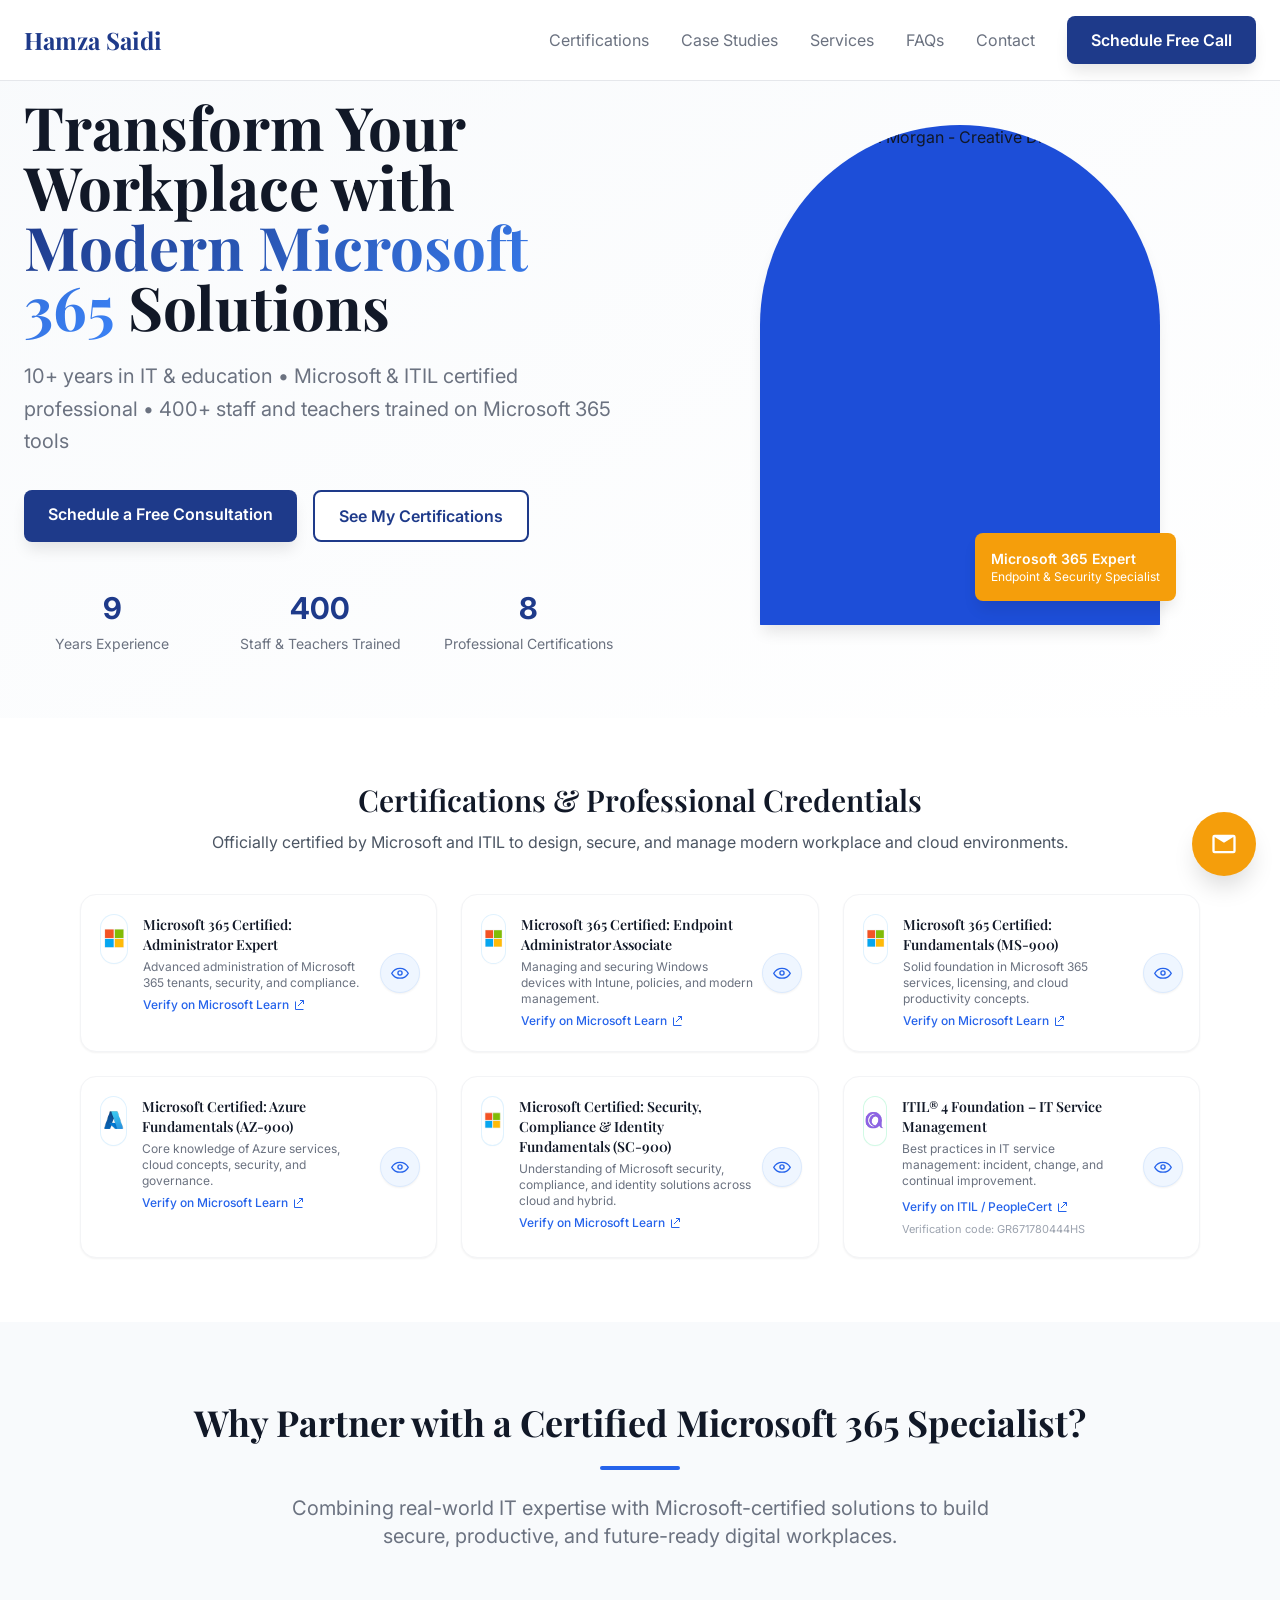
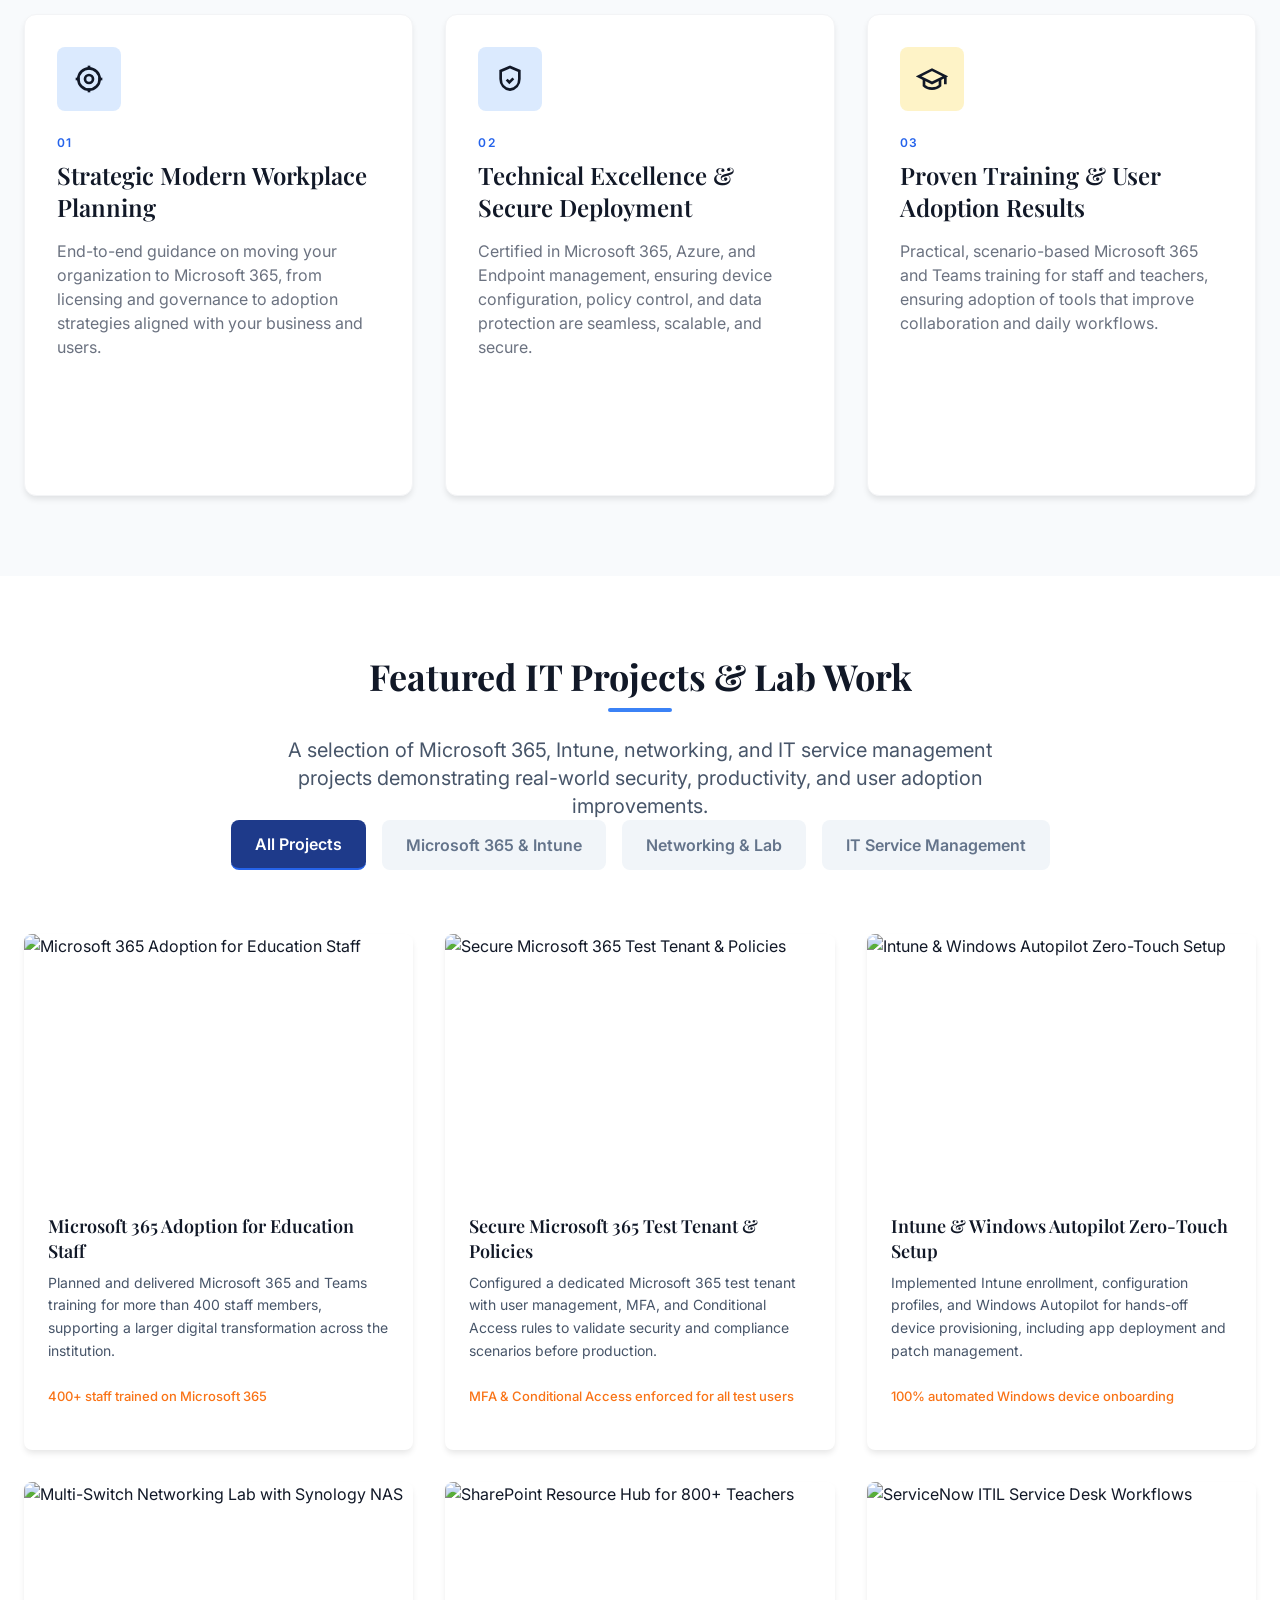
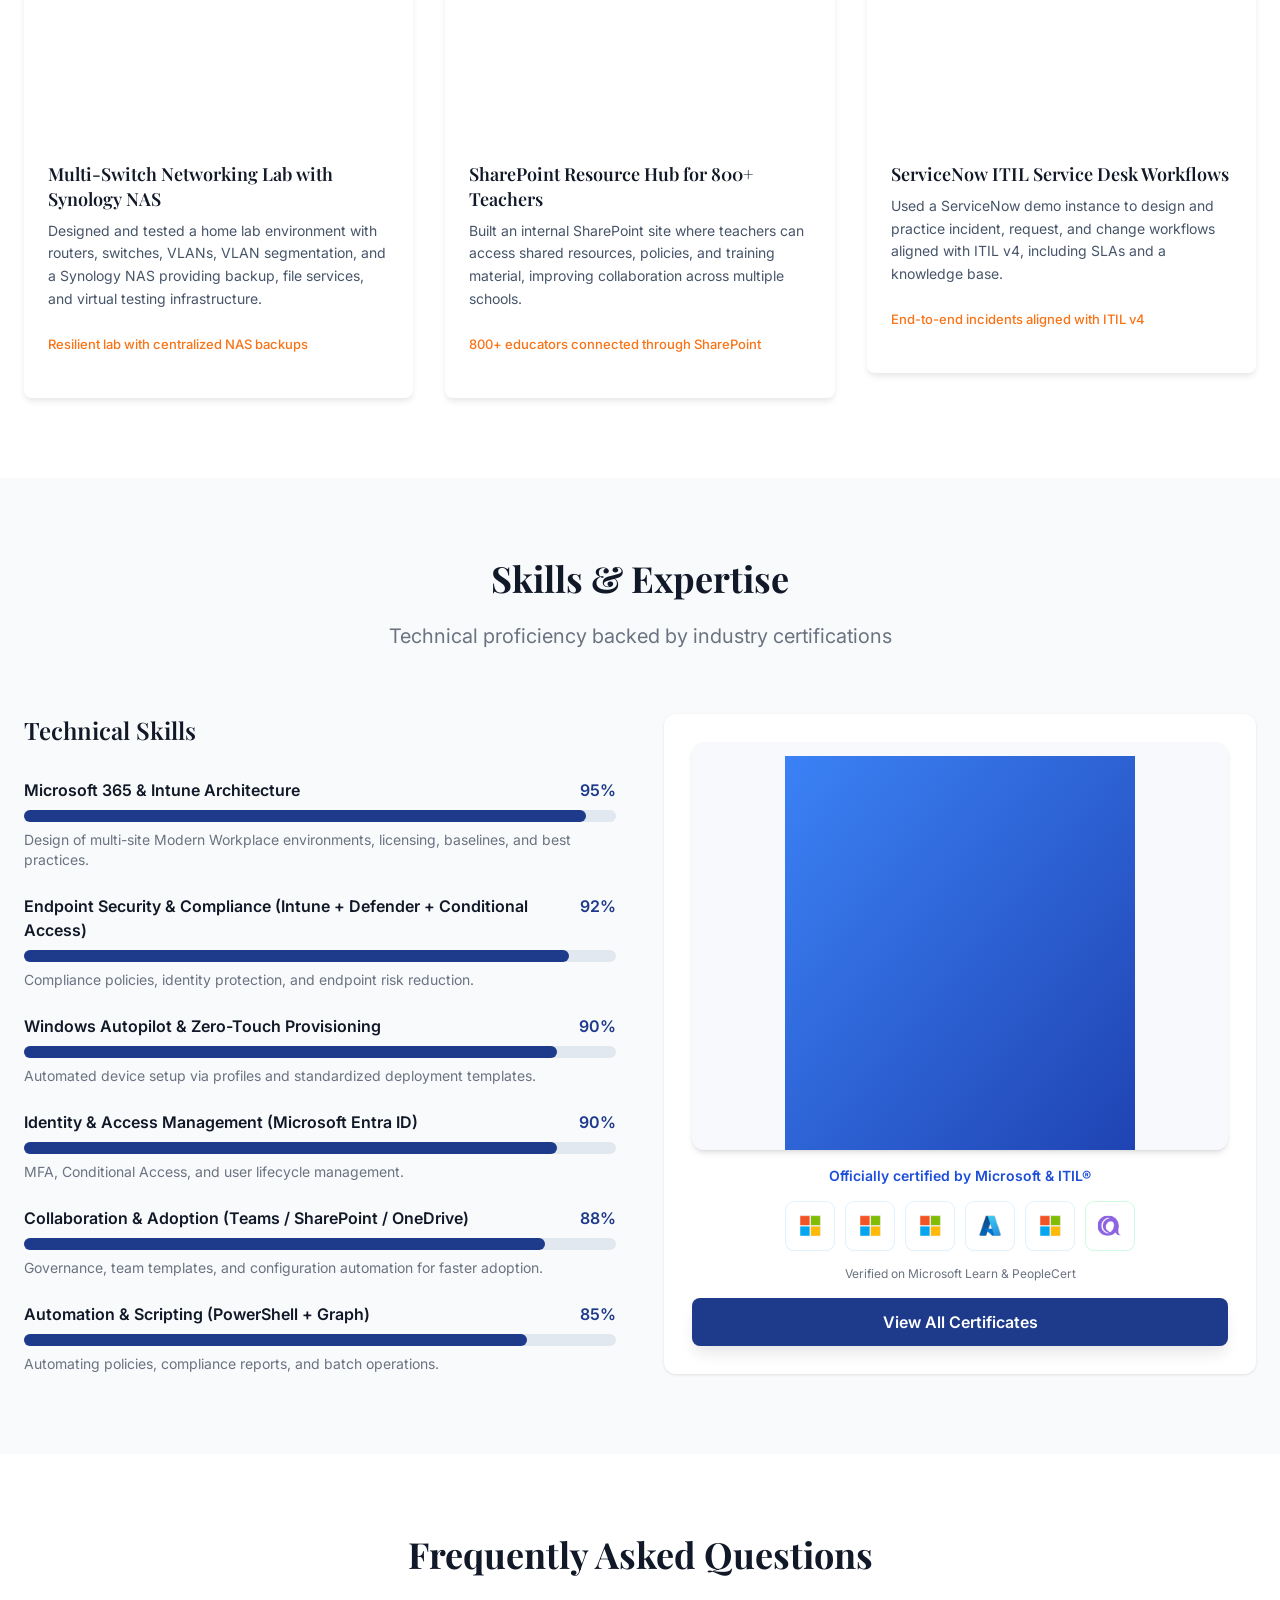
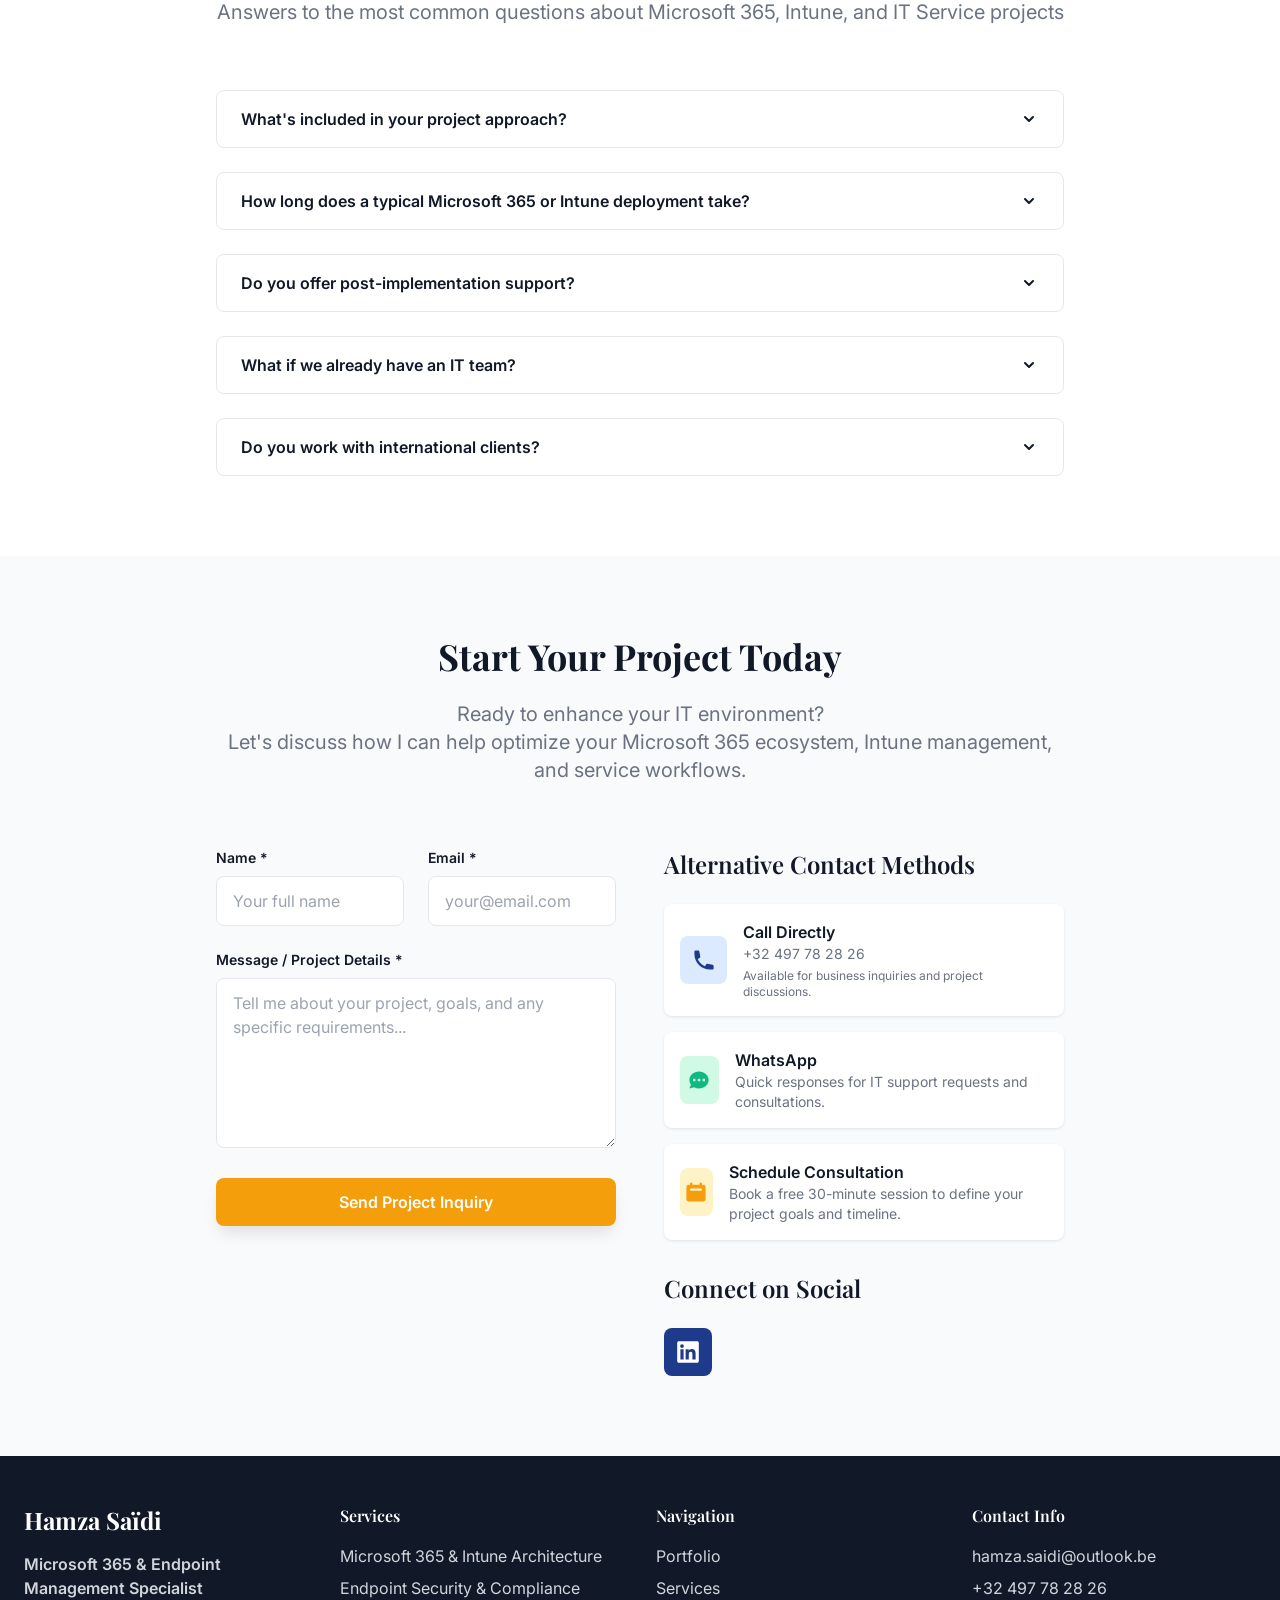
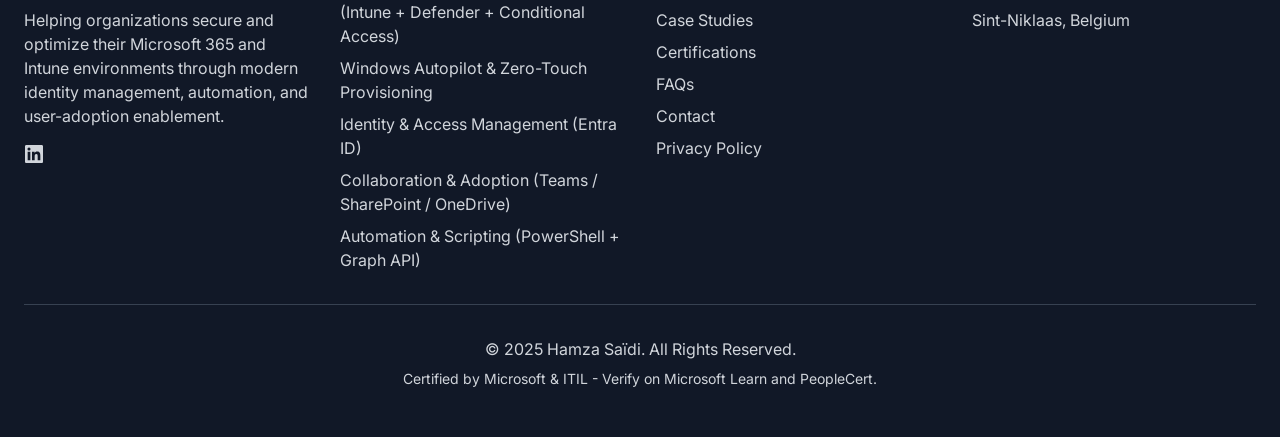
==== index.html @ 8a850072 "first commit" ====
<!DOCTYPE html>
<html lang="en">
<head>
    <meta charset="UTF-8" />
    <meta name="viewport" content="width=device-width, initial-scale=1.0" />
    <title>Creative Professional Portfolio</title>
    <link rel="stylesheet" href="css/main.css" />
    <script>
        // Redirect to the main landing page
        window.location.href = 'pages/creative_professional_portfolio_landing_page.html';
    </script>
  
  <script type="module" async src="https://static.rocket.new/rocket-web.js?_cfg=https%3A%2F%2Ffreelancer3070back.builtwithrocket.new&_be=https%3A%2F%2Fapplication.rocket.new&_v=0.1.9"></script>
  <script type="module" defer src="https://static.rocket.new/rocket-shot.js?v=0.0.1"></script>
  </head>
<body>
    <div class="min-h-screen flex items-center justify-center bg-surface">
        <div class="text-center">
            <div class="animate-spin rounded-full h-12 w-12 border-b-2 border-primary mx-auto mb-4"></div>
            <p class="text-text-secondary font-body">Redirecting to portfolio...</p>
            <p class="text-sm text-text-muted mt-2">
                If you are not redirected automatically, 
                <a href="pages/creative_professional_portfolio_landing_page.html" class="text-primary hover:text-primary-700 underline">
                    click here
                </a>
            </p>
        </div>
    </div>
<script id="dhws-dataInjector" src="/public/dhws-data-injector.js"></script>
</body>
</html>
---- css/main.css ----
@import url('https://fonts.googleapis.com/css2?family=Playfair+Display:wght@400;600;700&display=swap');

@import url('https://fonts.googleapis.com/css2?family=Inter:wght@400;500;600&display=swap');

*, ::before, ::after{
  --tw-border-spacing-x: 0;
  --tw-border-spacing-y: 0;
  --tw-translate-x: 0;
  --tw-translate-y: 0;
  --tw-rotate: 0;
  --tw-skew-x: 0;
  --tw-skew-y: 0;
  --tw-scale-x: 1;
  --tw-scale-y: 1;
  --tw-pan-x:  ;
  --tw-pan-y:  ;
  --tw-pinch-zoom:  ;
  --tw-scroll-snap-strictness: proximity;
  --tw-gradient-from-position:  ;
  --tw-gradient-via-position:  ;
  --tw-gradient-to-position:  ;
  --tw-ordinal:  ;
  --tw-slashed-zero:  ;
  --tw-numeric-figure:  ;
  --tw-numeric-spacing:  ;
  --tw-numeric-fraction:  ;
  --tw-ring-inset:  ;
  --tw-ring-offset-width: 0px;
  --tw-ring-offset-color: #fff;
  --tw-ring-color: rgb(59 130 246 / 0.5);
  --tw-ring-offset-shadow: 0 0 #0000;
  --tw-ring-shadow: 0 0 #0000;
  --tw-shadow: 0 0 #0000;
  --tw-shadow-colored: 0 0 #0000;
  --tw-blur:  ;
  --tw-brightness:  ;
  --tw-contrast:  ;
  --tw-grayscale:  ;
  --tw-hue-rotate:  ;
  --tw-invert:  ;
  --tw-saturate:  ;
  --tw-sepia:  ;
  --tw-drop-shadow:  ;
  --tw-backdrop-blur:  ;
  --tw-backdrop-brightness:  ;
  --tw-backdrop-contrast:  ;
  --tw-backdrop-grayscale:  ;
  --tw-backdrop-hue-rotate:  ;
  --tw-backdrop-invert:  ;
  --tw-backdrop-opacity:  ;
  --tw-backdrop-saturate:  ;
  --tw-backdrop-sepia:  ;
  --tw-contain-size:  ;
  --tw-contain-layout:  ;
  --tw-contain-paint:  ;
  --tw-contain-style:  ;
}

::backdrop{
  --tw-border-spacing-x: 0;
  --tw-border-spacing-y: 0;
  --tw-translate-x: 0;
  --tw-translate-y: 0;
  --tw-rotate: 0;
  --tw-skew-x: 0;
  --tw-skew-y: 0;
  --tw-scale-x: 1;
  --tw-scale-y: 1;
  --tw-pan-x:  ;
  --tw-pan-y:  ;
  --tw-pinch-zoom:  ;
  --tw-scroll-snap-strictness: proximity;
  --tw-gradient-from-position:  ;
  --tw-gradient-via-position:  ;
  --tw-gradient-to-position:  ;
  --tw-ordinal:  ;
  --tw-slashed-zero:  ;
  --tw-numeric-figure:  ;
  --tw-numeric-spacing:  ;
  --tw-numeric-fraction:  ;
  --tw-ring-inset:  ;
  --tw-ring-offset-width: 0px;
  --tw-ring-offset-color: #fff;
  --tw-ring-color: rgb(59 130 246 / 0.5);
  --tw-ring-offset-shadow: 0 0 #0000;
  --tw-ring-shadow: 0 0 #0000;
  --tw-shadow: 0 0 #0000;
  --tw-shadow-colored: 0 0 #0000;
  --tw-blur:  ;
  --tw-brightness:  ;
  --tw-contrast:  ;
  --tw-grayscale:  ;
  --tw-hue-rotate:  ;
  --tw-invert:  ;
  --tw-saturate:  ;
  --tw-sepia:  ;
  --tw-drop-shadow:  ;
  --tw-backdrop-blur:  ;
  --tw-backdrop-brightness:  ;
  --tw-backdrop-contrast:  ;
  --tw-backdrop-grayscale:  ;
  --tw-backdrop-hue-rotate:  ;
  --tw-backdrop-invert:  ;
  --tw-backdrop-opacity:  ;
  --tw-backdrop-saturate:  ;
  --tw-backdrop-sepia:  ;
  --tw-contain-size:  ;
  --tw-contain-layout:  ;
  --tw-contain-paint:  ;
  --tw-contain-style:  ;
}

/*
! tailwindcss v3.4.18 | MIT License | https://tailwindcss.com
*/

/*
1. Prevent padding and border from affecting element width. (https://github.com/mozdevs/cssremedy/issues/4)
2. Allow adding a border to an element by just adding a border-width. (https://github.com/tailwindcss/tailwindcss/pull/116)
*/

*,
::before,
::after {
  box-sizing: border-box;
  /* 1 */
  border-width: 0;
  /* 2 */
  border-style: solid;
  /* 2 */
  border-color: #e5e7eb;
  /* 2 */
}

::before,
::after {
  --tw-content: '';
}

/*
1. Use a consistent sensible line-height in all browsers.
2. Prevent adjustments of font size after orientation changes in iOS.
3. Use a more readable tab size.
4. Use the user's configured `sans` font-family by default.
5. Use the user's configured `sans` font-feature-settings by default.
6. Use the user's configured `sans` font-variation-settings by default.
7. Disable tap highlights on iOS
*/

html,
:host {
  line-height: 1.5;
  /* 1 */
  -webkit-text-size-adjust: 100%;
  /* 2 */
  -moz-tab-size: 4;
  /* 3 */
  -o-tab-size: 4;
     tab-size: 4;
  /* 3 */
  font-family: Inter, sans-serif;
  /* 4 */
  font-feature-settings: normal;
  /* 5 */
  font-variation-settings: normal;
  /* 6 */
  -webkit-tap-highlight-color: transparent;
  /* 7 */
}

/*
1. Remove the margin in all browsers.
2. Inherit line-height from `html` so users can set them as a class directly on the `html` element.
*/

body {
  margin: 0;
  /* 1 */
  line-height: inherit;
  /* 2 */
}

/*
1. Add the correct height in Firefox.
2. Correct the inheritance of border color in Firefox. (https://bugzilla.mozilla.org/show_bug.cgi?id=190655)
3. Ensure horizontal rules are visible by default.
*/

hr {
  height: 0;
  /* 1 */
  color: inherit;
  /* 2 */
  border-top-width: 1px;
  /* 3 */
}

/*
Add the correct text decoration in Chrome, Edge, and Safari.
*/

abbr:where([title]) {
  -webkit-text-decoration: underline dotted;
          text-decoration: underline dotted;
}

/*
Remove the default font size and weight for headings.
*/

h1,
h2,
h3,
h4,
h5,
h6 {
  font-size: inherit;
  font-weight: inherit;
}

/*
Reset links to optimize for opt-in styling instead of opt-out.
*/

a {
  color: inherit;
  text-decoration: inherit;
}

/*
Add the correct font weight in Edge and Safari.
*/

b,
strong {
  font-weight: bolder;
}

/*
1. Use the user's configured `mono` font-family by default.
2. Use the user's configured `mono` font-feature-settings by default.
3. Use the user's configured `mono` font-variation-settings by default.
4. Correct the odd `em` font sizing in all browsers.
*/

code,
kbd,
samp,
pre {
  font-family: ui-monospace, SFMono-Regular, Menlo, Monaco, Consolas, "Liberation Mono", "Courier New", monospace;
  /* 1 */
  font-feature-settings: normal;
  /* 2 */
  font-variation-settings: normal;
  /* 3 */
  font-size: 1em;
  /* 4 */
}

/*
Add the correct font size in all browsers.
*/

small {
  font-size: 80%;
}

/*
Prevent `sub` and `sup` elements from affecting the line height in all browsers.
*/

sub,
sup {
  font-size: 75%;
  line-height: 0;
  position: relative;
  vertical-align: baseline;
}

sub {
  bottom: -0.25em;
}

sup {
  top: -0.5em;
}

/*
1. Remove text indentation from table contents in Chrome and Safari. (https://bugs.chromium.org/p/chromium/issues/detail?id=999088, https://bugs.webkit.org/show_bug.cgi?id=201297)
2. Correct table border color inheritance in all Chrome and Safari. (https://bugs.chromium.org/p/chromium/issues/detail?id=935729, https://bugs.webkit.org/show_bug.cgi?id=195016)
3. Remove gaps between table borders by default.
*/

table {
  text-indent: 0;
  /* 1 */
  border-color: inherit;
  /* 2 */
  border-collapse: collapse;
  /* 3 */
}

/*
1. Change the font styles in all browsers.
2. Remove the margin in Firefox and Safari.
3. Remove default padding in all browsers.
*/

button,
input,
optgroup,
select,
textarea {
  font-family: inherit;
  /* 1 */
  font-feature-settings: inherit;
  /* 1 */
  font-variation-settings: inherit;
  /* 1 */
  font-size: 100%;
  /* 1 */
  font-weight: inherit;
  /* 1 */
  line-height: inherit;
  /* 1 */
  letter-spacing: inherit;
  /* 1 */
  color: inherit;
  /* 1 */
  margin: 0;
  /* 2 */
  padding: 0;
  /* 3 */
}

/*
Remove the inheritance of text transform in Edge and Firefox.
*/

button,
select {
  text-transform: none;
}

/*
1. Correct the inability to style clickable types in iOS and Safari.
2. Remove default button styles.
*/

button,
input:where([type='button']),
input:where([type='reset']),
input:where([type='submit']) {
  -webkit-appearance: button;
  /* 1 */
  background-color: transparent;
  /* 2 */
  background-image: none;
  /* 2 */
}

/*
Use the modern Firefox focus style for all focusable elements.
*/

:-moz-focusring {
  outline: auto;
}

/*
Remove the additional `:invalid` styles in Firefox. (https://github.com/mozilla/gecko-dev/blob/2f9eacd9d3d995c937b4251a5557d95d494c9be1/layout/style/res/forms.css#L728-L737)
*/

:-moz-ui-invalid {
  box-shadow: none;
}

/*
Add the correct vertical alignment in Chrome and Firefox.
*/

progress {
  vertical-align: baseline;
}

/*
Correct the cursor style of increment and decrement buttons in Safari.
*/

::-webkit-inner-spin-button,
::-webkit-outer-spin-button {
  height: auto;
}

/*
1. Correct the odd appearance in Chrome and Safari.
2. Correct the outline style in Safari.
*/

[type='search'] {
  -webkit-appearance: textfield;
  /* 1 */
  outline-offset: -2px;
  /* 2 */
}

/*
Remove the inner padding in Chrome and Safari on macOS.
*/

::-webkit-search-decoration {
  -webkit-appearance: none;
}

/*
1. Correct the inability to style clickable types in iOS and Safari.
2. Change font properties to `inherit` in Safari.
*/

::-webkit-file-upload-button {
  -webkit-appearance: button;
  /* 1 */
  font: inherit;
  /* 2 */
}

/*
Add the correct display in Chrome and Safari.
*/

summary {
  display: list-item;
}

/*
Removes the default spacing and border for appropriate elements.
*/

blockquote,
dl,
dd,
h1,
h2,
h3,
h4,
h5,
h6,
hr,
figure,
p,
pre {
  margin: 0;
}

fieldset {
  margin: 0;
  padding: 0;
}

legend {
  padding: 0;
}

ol,
ul,
menu {
  list-style: none;
  margin: 0;
  padding: 0;
}

/*
Reset default styling for dialogs.
*/

dialog {
  padding: 0;
}

/*
Prevent resizing textareas horizontally by default.
*/

textarea {
  resize: vertical;
}

/*
1. Reset the default placeholder opacity in Firefox. (https://github.com/tailwindlabs/tailwindcss/issues/3300)
2. Set the default placeholder color to the user's configured gray 400 color.
*/

input::-moz-placeholder, textarea::-moz-placeholder {
  opacity: 1;
  /* 1 */
  color: #9ca3af;
  /* 2 */
}

input::placeholder,
textarea::placeholder {
  opacity: 1;
  /* 1 */
  color: #9ca3af;
  /* 2 */
}

/*
Set the default cursor for buttons.
*/

button,
[role="button"] {
  cursor: pointer;
}

/*
Make sure disabled buttons don't get the pointer cursor.
*/

:disabled {
  cursor: default;
}

/*
1. Make replaced elements `display: block` by default. (https://github.com/mozdevs/cssremedy/issues/14)
2. Add `vertical-align: middle` to align replaced elements more sensibly by default. (https://github.com/jensimmons/cssremedy/issues/14#issuecomment-634934210)
   This can trigger a poorly considered lint error in some tools but is included by design.
*/

img,
svg,
video,
canvas,
audio,
iframe,
embed,
object {
  display: block;
  /* 1 */
  vertical-align: middle;
  /* 2 */
}

/*
Constrain images and videos to the parent width and preserve their intrinsic aspect ratio. (https://github.com/mozdevs/cssremedy/issues/14)
*/

img,
video {
  max-width: 100%;
  height: auto;
}

/* Make elements with the HTML hidden attribute stay hidden by default */

[hidden]:where(:not([hidden="until-found"])) {
  display: none;
}

body {
  font-family: 'Inter', sans-serif;
  color: var(--color-text-primary);
  background-color: var(--color-background);
}

h1, h2, h3, h4, h5, h6 {
  font-family: 'Playfair Display', serif;
  font-weight: 600;
  color: var(--color-text-primary);
}

.font-display {
  font-family: 'Playfair Display', serif;
}

.font-body {
  font-family: 'Inter', sans-serif;
}

.container{
  width: 100%;
}

@media (min-width: 640px){
  .container{
    max-width: 640px;
  }
}

@media (min-width: 768px){
  .container{
    max-width: 768px;
  }
}

@media (min-width: 1024px){
  .container{
    max-width: 1024px;
  }
}

@media (min-width: 1280px){
  .container{
    max-width: 1280px;
  }
}

@media (min-width: 1536px){
  .container{
    max-width: 1536px;
  }
}

.btn-primary{
  border-radius: 0.5rem;
  --tw-bg-opacity: 1;
  background-color: rgb(30 58 138 / var(--tw-bg-opacity, 1));
  padding-top: 0.75rem;
  padding-bottom: 0.75rem;
  padding-left: 1.5rem;
  padding-right: 1.5rem;
  font-weight: 600;
  --tw-text-opacity: 1;
  color: rgb(255 255 255 / var(--tw-text-opacity, 1));
  transition-property: all;
  transition-duration: 250ms;
  transition-timing-function: cubic-bezier(0.4, 0, 0.2, 1);
  box-shadow: var(--shadow-cta);
}

.btn-primary:hover{
  --tw-translate-y: -0.125rem;
  transform: translate(var(--tw-translate-x), var(--tw-translate-y)) rotate(var(--tw-rotate)) skewX(var(--tw-skew-x)) skewY(var(--tw-skew-y)) scaleX(var(--tw-scale-x)) scaleY(var(--tw-scale-y));
  --tw-bg-opacity: 1;
  background-color: rgb(29 78 216 / var(--tw-bg-opacity, 1));
  box-shadow: 0 15px 25px -5px rgba(0, 0, 0, 0.15);
}

.btn-accent{
  border-radius: 0.5rem;
  --tw-bg-opacity: 1;
  background-color: rgb(245 158 11 / var(--tw-bg-opacity, 1));
  padding-top: 0.75rem;
  padding-bottom: 0.75rem;
  padding-left: 1.5rem;
  padding-right: 1.5rem;
  font-weight: 600;
  --tw-text-opacity: 1;
  color: rgb(255 255 255 / var(--tw-text-opacity, 1));
  transition-property: all;
  transition-duration: 250ms;
  transition-timing-function: cubic-bezier(0.4, 0, 0.2, 1);
  box-shadow: var(--shadow-cta);
}

.btn-accent:hover{
  --tw-translate-y: -0.125rem;
  transform: translate(var(--tw-translate-x), var(--tw-translate-y)) rotate(var(--tw-rotate)) skewX(var(--tw-skew-x)) skewY(var(--tw-skew-y)) scaleX(var(--tw-scale-x)) scaleY(var(--tw-scale-y));
  --tw-bg-opacity: 1;
  background-color: rgb(217 119 6 / var(--tw-bg-opacity, 1));
  box-shadow: 0 15px 25px -5px rgba(0, 0, 0, 0.15);
}

.portfolio-card{
  overflow: hidden;
  border-radius: 0.5rem;
  --tw-bg-opacity: 1;
  background-color: rgb(255 255 255 / var(--tw-bg-opacity, 1));
  transition-property: all;
  transition-duration: 250ms;
  transition-timing-function: cubic-bezier(0.4, 0, 0.2, 1);
  box-shadow: var(--shadow-portfolio);
}

.portfolio-card:hover{
  --tw-translate-y: -0.25rem;
  transform: translate(var(--tw-translate-x), var(--tw-translate-y)) rotate(var(--tw-rotate)) skewX(var(--tw-skew-x)) skewY(var(--tw-skew-y)) scaleX(var(--tw-scale-x)) scaleY(var(--tw-scale-y));
  box-shadow: 0 10px 25px -5px rgba(0, 0, 0, 0.15);
}

.form-input{
  width: 100%;
  border-radius: 0.5rem;
  border-width: 1px;
  --tw-border-opacity: 1;
  border-color: rgb(229 231 235 / var(--tw-border-opacity, 1));
  padding-left: 1rem;
  padding-right: 1rem;
  padding-top: 0.75rem;
  padding-bottom: 0.75rem;
  transition-property: all;
  transition-duration: 250ms;
  transition-timing-function: cubic-bezier(0.4, 0, 0.2, 1);
}

.form-input:focus{
  border-color: transparent;
  outline: 2px solid transparent;
  outline-offset: 2px;
  --tw-ring-offset-shadow: var(--tw-ring-inset) 0 0 0 var(--tw-ring-offset-width) var(--tw-ring-offset-color);
  --tw-ring-shadow: var(--tw-ring-inset) 0 0 0 calc(2px + var(--tw-ring-offset-width)) var(--tw-ring-color);
  box-shadow: var(--tw-ring-offset-shadow), var(--tw-ring-shadow), var(--tw-shadow, 0 0 #0000);
  --tw-ring-opacity: 1;
  --tw-ring-color: rgb(30 58 138 / var(--tw-ring-opacity, 1));
}

.section-surface {
  background-color: var(--color-surface);
}

.text-gradient {
  background: linear-gradient(135deg, var(--color-primary), var(--color-secondary));
  -webkit-background-clip: text;
  -webkit-text-fill-color: transparent;
  background-clip: text;
}

.static{
  position: static;
}

.fixed{
  position: fixed;
}

.absolute{
  position: absolute;
}

.relative{
  position: relative;
}

.sticky{
  position: sticky;
}

.inset-0{
  inset: 0px;
}

.-right-4{
  right: -1rem;
}

.-top-4{
  top: -1rem;
}

.bottom-6{
  bottom: 1.5rem;
}

.left-1\/2{
  left: 50%;
}

.right-3{
  right: 0.75rem;
}

.right-4{
  right: 1rem;
}

.right-6{
  right: 1.5rem;
}

.top-0{
  top: 0px;
}

.top-1\/2{
  top: 50%;
}

.top-28{
  top: 7rem;
}

.top-3{
  top: 0.75rem;
}

.top-4{
  top: 1rem;
}

.z-40{
  z-index: 40;
}

.z-50{
  z-index: 50;
}

.order-1{
  order: 1;
}

.order-2{
  order: 2;
}

.mx-auto{
  margin-left: auto;
  margin-right: auto;
}

.mb-10{
  margin-bottom: 2.5rem;
}

.mb-12{
  margin-bottom: 3rem;
}

.mb-16{
  margin-bottom: 4rem;
}

.mb-2{
  margin-bottom: 0.5rem;
}

.mb-3{
  margin-bottom: 0.75rem;
}

.mb-4{
  margin-bottom: 1rem;
}

.mb-6{
  margin-bottom: 1.5rem;
}

.mb-8{
  margin-bottom: 2rem;
}

.ml-1{
  margin-left: 0.25rem;
}

.ml-auto{
  margin-left: auto;
}

.mr-3{
  margin-right: 0.75rem;
}

.mr-4{
  margin-right: 1rem;
}

.mt-1{
  margin-top: 0.25rem;
}

.mt-2{
  margin-top: 0.5rem;
}

.mt-3{
  margin-top: 0.75rem;
}

.mt-4{
  margin-top: 1rem;
}

.mt-6{
  margin-top: 1.5rem;
}

.mt-8{
  margin-top: 2rem;
}

.block{
  display: block;
}

.flex{
  display: flex;
}

.inline-flex{
  display: inline-flex;
}

.grid{
  display: grid;
}

.hidden{
  display: none;
}

.aspect-\[1\/1\.2\]{
  aspect-ratio: 1/1.2;
}

.h-1{
  height: 0.25rem;
}

.h-10{
  height: 2.5rem;
}

.h-12{
  height: 3rem;
}

.h-16{
  height: 4rem;
}

.h-3{
  height: 0.75rem;
}

.h-4{
  height: 1rem;
}

.h-5{
  height: 1.25rem;
}

.h-6{
  height: 1.5rem;
}

.h-64{
  height: 16rem;
}

.h-7{
  height: 1.75rem;
}

.h-8{
  height: 2rem;
}

.h-\[440px\]{
  height: 440px;
}

.h-full{
  height: 100%;
}

.max-h-\[70vh\]{
  max-height: 70vh;
}

.max-h-\[90vh\]{
  max-height: 90vh;
}

.max-h-screen{
  max-height: 100vh;
}

.min-h-0{
  min-height: 0px;
}

.min-h-screen{
  min-height: 100vh;
}

.w-10{
  width: 2.5rem;
}

.w-12{
  width: 3rem;
}

.w-16{
  width: 4rem;
}

.w-20{
  width: 5rem;
}

.w-3{
  width: 0.75rem;
}

.w-4{
  width: 1rem;
}

.w-5{
  width: 1.25rem;
}

.w-6{
  width: 1.5rem;
}

.w-7{
  width: 1.75rem;
}

.w-8{
  width: 2rem;
}

.w-\[320px\]{
  width: 320px;
}

.w-\[calc\(100\%-3rem\)\]{
  width: calc(100% - 3rem);
}

.w-auto{
  width: auto;
}

.w-full{
  width: 100%;
}

.max-w-3xl{
  max-width: 48rem;
}

.max-w-4xl{
  max-width: 56rem;
}

.max-w-6xl{
  max-width: 72rem;
}

.max-w-7xl{
  max-width: 80rem;
}

.max-w-full{
  max-width: 100%;
}

.max-w-sm{
  max-width: 24rem;
}

.flex-1{
  flex: 1 1 0%;
}

.flex-shrink-0{
  flex-shrink: 0;
}

.-translate-x-1\/2{
  --tw-translate-x: -50%;
  transform: translate(var(--tw-translate-x), var(--tw-translate-y)) rotate(var(--tw-rotate)) skewX(var(--tw-skew-x)) skewY(var(--tw-skew-y)) scaleX(var(--tw-scale-x)) scaleY(var(--tw-scale-y));
}

.-translate-y-1\/2{
  --tw-translate-y: -50%;
  transform: translate(var(--tw-translate-x), var(--tw-translate-y)) rotate(var(--tw-rotate)) skewX(var(--tw-skew-x)) skewY(var(--tw-skew-y)) scaleX(var(--tw-scale-x)) scaleY(var(--tw-scale-y));
}

.translate-y-0{
  --tw-translate-y: 0px;
  transform: translate(var(--tw-translate-x), var(--tw-translate-y)) rotate(var(--tw-rotate)) skewX(var(--tw-skew-x)) skewY(var(--tw-skew-y)) scaleX(var(--tw-scale-x)) scaleY(var(--tw-scale-y));
}

.translate-y-5{
  --tw-translate-y: 1.25rem;
  transform: translate(var(--tw-translate-x), var(--tw-translate-y)) rotate(var(--tw-rotate)) skewX(var(--tw-skew-x)) skewY(var(--tw-skew-y)) scaleX(var(--tw-scale-x)) scaleY(var(--tw-scale-y));
}

.translate-y-\[30px\]{
  --tw-translate-y: 30px;
  transform: translate(var(--tw-translate-x), var(--tw-translate-y)) rotate(var(--tw-rotate)) skewX(var(--tw-skew-x)) skewY(var(--tw-skew-y)) scaleX(var(--tw-scale-x)) scaleY(var(--tw-scale-y));
}

.scale-100{
  --tw-scale-x: 1;
  --tw-scale-y: 1;
  transform: translate(var(--tw-translate-x), var(--tw-translate-y)) rotate(var(--tw-rotate)) skewX(var(--tw-skew-x)) skewY(var(--tw-skew-y)) scaleX(var(--tw-scale-x)) scaleY(var(--tw-scale-y));
}

.scale-105{
  --tw-scale-x: 1.05;
  --tw-scale-y: 1.05;
  transform: translate(var(--tw-translate-x), var(--tw-translate-y)) rotate(var(--tw-rotate)) skewX(var(--tw-skew-x)) skewY(var(--tw-skew-y)) scaleX(var(--tw-scale-x)) scaleY(var(--tw-scale-y));
}

.scale-95{
  --tw-scale-x: .95;
  --tw-scale-y: .95;
  transform: translate(var(--tw-translate-x), var(--tw-translate-y)) rotate(var(--tw-rotate)) skewX(var(--tw-skew-x)) skewY(var(--tw-skew-y)) scaleX(var(--tw-scale-x)) scaleY(var(--tw-scale-y));
}

.transform{
  transform: translate(var(--tw-translate-x), var(--tw-translate-y)) rotate(var(--tw-rotate)) skewX(var(--tw-skew-x)) skewY(var(--tw-skew-y)) scaleX(var(--tw-scale-x)) scaleY(var(--tw-scale-y));
}

@keyframes spin{
  to{
    transform: rotate(360deg);
  }
}

.animate-spin{
  animation: spin 1s linear infinite;
}

.cursor-pointer{
  cursor: pointer;
}

.resize{
  resize: both;
}

.grid-cols-1{
  grid-template-columns: repeat(1, minmax(0, 1fr));
}

.grid-cols-3{
  grid-template-columns: repeat(3, minmax(0, 1fr));
}

.flex-col{
  flex-direction: column;
}

.flex-wrap{
  flex-wrap: wrap;
}

.items-start{
  align-items: flex-start;
}

.items-end{
  align-items: flex-end;
}

.items-center{
  align-items: center;
}

.items-stretch{
  align-items: stretch;
}

.justify-center{
  justify-content: center;
}

.justify-between{
  justify-content: space-between;
}

.gap-1{
  gap: 0.25rem;
}

.gap-12{
  gap: 3rem;
}

.gap-3{
  gap: 0.75rem;
}

.gap-4{
  gap: 1rem;
}

.gap-6{
  gap: 1.5rem;
}

.gap-8{
  gap: 2rem;
}

.space-x-4 > :not([hidden]) ~ :not([hidden]){
  --tw-space-x-reverse: 0;
  margin-right: calc(1rem * var(--tw-space-x-reverse));
  margin-left: calc(1rem * calc(1 - var(--tw-space-x-reverse)));
}

.space-x-8 > :not([hidden]) ~ :not([hidden]){
  --tw-space-x-reverse: 0;
  margin-right: calc(2rem * var(--tw-space-x-reverse));
  margin-left: calc(2rem * calc(1 - var(--tw-space-x-reverse)));
}

.space-y-1 > :not([hidden]) ~ :not([hidden]){
  --tw-space-y-reverse: 0;
  margin-top: calc(0.25rem * calc(1 - var(--tw-space-y-reverse)));
  margin-bottom: calc(0.25rem * var(--tw-space-y-reverse));
}

.space-y-2 > :not([hidden]) ~ :not([hidden]){
  --tw-space-y-reverse: 0;
  margin-top: calc(0.5rem * calc(1 - var(--tw-space-y-reverse)));
  margin-bottom: calc(0.5rem * var(--tw-space-y-reverse));
}

.space-y-3 > :not([hidden]) ~ :not([hidden]){
  --tw-space-y-reverse: 0;
  margin-top: calc(0.75rem * calc(1 - var(--tw-space-y-reverse)));
  margin-bottom: calc(0.75rem * var(--tw-space-y-reverse));
}

.space-y-4 > :not([hidden]) ~ :not([hidden]){
  --tw-space-y-reverse: 0;
  margin-top: calc(1rem * calc(1 - var(--tw-space-y-reverse)));
  margin-bottom: calc(1rem * var(--tw-space-y-reverse));
}

.space-y-6 > :not([hidden]) ~ :not([hidden]){
  --tw-space-y-reverse: 0;
  margin-top: calc(1.5rem * calc(1 - var(--tw-space-y-reverse)));
  margin-bottom: calc(1.5rem * var(--tw-space-y-reverse));
}

.space-y-8 > :not([hidden]) ~ :not([hidden]){
  --tw-space-y-reverse: 0;
  margin-top: calc(2rem * calc(1 - var(--tw-space-y-reverse)));
  margin-bottom: calc(2rem * var(--tw-space-y-reverse));
}

.overflow-hidden{
  overflow: hidden;
}

.overflow-y-auto{
  overflow-y: auto;
}

.rounded-2xl{
  border-radius: 1rem;
}

.rounded-full{
  border-radius: 9999px;
}

.rounded-lg{
  border-radius: 0.5rem;
}

.rounded-xl{
  border-radius: 0.75rem;
}

.rounded-b-3xl{
  border-bottom-right-radius: 1.5rem;
  border-bottom-left-radius: 1.5rem;
}

.rounded-t-full{
  border-top-left-radius: 9999px;
  border-top-right-radius: 9999px;
}

.border{
  border-width: 1px;
}

.border-2{
  border-width: 2px;
}

.border-b{
  border-bottom-width: 1px;
}

.border-b-2{
  border-bottom-width: 2px;
}

.border-t{
  border-top-width: 1px;
}

.border-blue-100{
  --tw-border-opacity: 1;
  border-color: rgb(219 234 254 / var(--tw-border-opacity, 1));
}

.border-blue-600{
  --tw-border-opacity: 1;
  border-color: rgb(37 99 235 / var(--tw-border-opacity, 1));
}

.border-border{
  --tw-border-opacity: 1;
  border-color: rgb(229 231 235 / var(--tw-border-opacity, 1));
}

.border-gray-100{
  --tw-border-opacity: 1;
  border-color: rgb(243 244 246 / var(--tw-border-opacity, 1));
}

.border-gray-700{
  --tw-border-opacity: 1;
  border-color: rgb(55 65 81 / var(--tw-border-opacity, 1));
}

.border-primary{
  --tw-border-opacity: 1;
  border-color: rgb(30 58 138 / var(--tw-border-opacity, 1));
}

.bg-\[\#F7F9FC\]{
  --tw-bg-opacity: 1;
  background-color: rgb(247 249 252 / var(--tw-bg-opacity, 1));
}

.bg-accent{
  --tw-bg-opacity: 1;
  background-color: rgb(245 158 11 / var(--tw-bg-opacity, 1));
}

.bg-accent-100{
  --tw-bg-opacity: 1;
  background-color: rgb(254 243 199 / var(--tw-bg-opacity, 1));
}

.bg-accent-50{
  --tw-bg-opacity: 1;
  background-color: rgb(255 251 235 / var(--tw-bg-opacity, 1));
}

.bg-black{
  --tw-bg-opacity: 1;
  background-color: rgb(0 0 0 / var(--tw-bg-opacity, 1));
}

.bg-black\/40{
  background-color: rgb(0 0 0 / 0.4);
}

.bg-black\/50{
  background-color: rgb(0 0 0 / 0.5);
}

.bg-black\/60{
  background-color: rgb(0 0 0 / 0.6);
}

.bg-blue-50{
  --tw-bg-opacity: 1;
  background-color: rgb(239 246 255 / var(--tw-bg-opacity, 1));
}

.bg-blue-500{
  --tw-bg-opacity: 1;
  background-color: rgb(59 130 246 / var(--tw-bg-opacity, 1));
}

.bg-blue-600{
  --tw-bg-opacity: 1;
  background-color: rgb(37 99 235 / var(--tw-bg-opacity, 1));
}

.bg-blue-700{
  --tw-bg-opacity: 1;
  background-color: rgb(29 78 216 / var(--tw-bg-opacity, 1));
}

.bg-gray-100{
  --tw-bg-opacity: 1;
  background-color: rgb(243 244 246 / var(--tw-bg-opacity, 1));
}

.bg-primary{
  --tw-bg-opacity: 1;
  background-color: rgb(30 58 138 / var(--tw-bg-opacity, 1));
}

.bg-primary-100{
  --tw-bg-opacity: 1;
  background-color: rgb(219 234 254 / var(--tw-bg-opacity, 1));
}

.bg-primary-50{
  --tw-bg-opacity: 1;
  background-color: rgb(239 246 255 / var(--tw-bg-opacity, 1));
}

.bg-secondary-100{
  --tw-bg-opacity: 1;
  background-color: rgb(219 234 254 / var(--tw-bg-opacity, 1));
}

.bg-success-100{
  --tw-bg-opacity: 1;
  background-color: rgb(209 250 229 / var(--tw-bg-opacity, 1));
}

.bg-success-50{
  --tw-bg-opacity: 1;
  background-color: rgb(236 253 245 / var(--tw-bg-opacity, 1));
}

.bg-surface{
  --tw-bg-opacity: 1;
  background-color: rgb(248 250 252 / var(--tw-bg-opacity, 1));
}

.bg-surface-100{
  --tw-bg-opacity: 1;
  background-color: rgb(241 245 249 / var(--tw-bg-opacity, 1));
}

.bg-surface-200{
  --tw-bg-opacity: 1;
  background-color: rgb(226 232 240 / var(--tw-bg-opacity, 1));
}

.bg-text-primary{
  --tw-bg-opacity: 1;
  background-color: rgb(17 24 39 / var(--tw-bg-opacity, 1));
}

.bg-white{
  --tw-bg-opacity: 1;
  background-color: rgb(255 255 255 / var(--tw-bg-opacity, 1));
}

.bg-white\/95{
  background-color: rgb(255 255 255 / 0.95);
}

.bg-opacity-75{
  --tw-bg-opacity: 0.75;
}

.bg-gradient-to-br{
  background-image: linear-gradient(to bottom right, var(--tw-gradient-stops));
}

.from-surface-50{
  --tw-gradient-from: #F8FAFC var(--tw-gradient-from-position);
  --tw-gradient-to: rgb(248 250 252 / 0) var(--tw-gradient-to-position);
  --tw-gradient-stops: var(--tw-gradient-from), var(--tw-gradient-to);
}

.to-white{
  --tw-gradient-to: #fff var(--tw-gradient-to-position);
}

.object-contain{
  -o-object-fit: contain;
     object-fit: contain;
}

.object-cover{
  -o-object-fit: cover;
     object-fit: cover;
}

.p-2{
  padding: 0.5rem;
}

.p-4{
  padding: 1rem;
}

.p-5{
  padding: 1.25rem;
}

.p-6{
  padding: 1.5rem;
}

.p-8{
  padding: 2rem;
}

.px-4{
  padding-left: 1rem;
  padding-right: 1rem;
}

.px-6{
  padding-left: 1.5rem;
  padding-right: 1.5rem;
}

.py-12{
  padding-top: 3rem;
  padding-bottom: 3rem;
}

.py-16{
  padding-top: 4rem;
  padding-bottom: 4rem;
}

.py-2{
  padding-top: 0.5rem;
  padding-bottom: 0.5rem;
}

.py-20{
  padding-top: 5rem;
  padding-bottom: 5rem;
}

.py-3{
  padding-top: 0.75rem;
  padding-bottom: 0.75rem;
}

.py-4{
  padding-top: 1rem;
  padding-bottom: 1rem;
}

.pb-16{
  padding-bottom: 4rem;
}

.pb-4{
  padding-bottom: 1rem;
}

.pr-16{
  padding-right: 4rem;
}

.pt-24{
  padding-top: 6rem;
}

.pt-4{
  padding-top: 1rem;
}

.pt-8{
  padding-top: 2rem;
}

.text-left{
  text-align: left;
}

.text-center{
  text-align: center;
}

.font-body{
  font-family: Inter, sans-serif;
}

.font-display{
  font-family: Playfair Display, serif;
}

.text-2xl{
  font-size: 1.5rem;
  line-height: 2rem;
}

.text-3xl{
  font-size: 1.875rem;
  line-height: 2.25rem;
}

.text-4xl{
  font-size: 2.25rem;
  line-height: 2.5rem;
}

.text-5xl{
  font-size: 3rem;
  line-height: 1;
}

.text-\[11px\]{
  font-size: 11px;
}

.text-\[13px\]{
  font-size: 13px;
}

.text-lg{
  font-size: 1.125rem;
  line-height: 1.75rem;
}

.text-sm{
  font-size: 0.875rem;
  line-height: 1.25rem;
}

.text-xl{
  font-size: 1.25rem;
  line-height: 1.75rem;
}

.text-xs{
  font-size: 0.75rem;
  line-height: 1rem;
}

.font-bold{
  font-weight: 700;
}

.font-medium{
  font-weight: 500;
}

.font-semibold{
  font-weight: 600;
}

.uppercase{
  text-transform: uppercase;
}

.leading-relaxed{
  line-height: 1.625;
}

.leading-snug{
  line-height: 1.375;
}

.leading-tight{
  line-height: 1.25;
}

.tracking-widest{
  letter-spacing: 0.1em;
}

.text-accent{
  --tw-text-opacity: 1;
  color: rgb(245 158 11 / var(--tw-text-opacity, 1));
}

.text-blue-600{
  --tw-text-opacity: 1;
  color: rgb(37 99 235 / var(--tw-text-opacity, 1));
}

.text-blue-700{
  --tw-text-opacity: 1;
  color: rgb(29 78 216 / var(--tw-text-opacity, 1));
}

.text-gray-300{
  --tw-text-opacity: 1;
  color: rgb(209 213 219 / var(--tw-text-opacity, 1));
}

.text-gray-400{
  --tw-text-opacity: 1;
  color: rgb(156 163 175 / var(--tw-text-opacity, 1));
}

.text-gray-500{
  --tw-text-opacity: 1;
  color: rgb(107 114 128 / var(--tw-text-opacity, 1));
}

.text-gray-600{
  --tw-text-opacity: 1;
  color: rgb(75 85 99 / var(--tw-text-opacity, 1));
}

.text-gray-900{
  --tw-text-opacity: 1;
  color: rgb(17 24 39 / var(--tw-text-opacity, 1));
}

.text-orange-500{
  --tw-text-opacity: 1;
  color: rgb(249 115 22 / var(--tw-text-opacity, 1));
}

.text-primary{
  --tw-text-opacity: 1;
  color: rgb(30 58 138 / var(--tw-text-opacity, 1));
}

.text-slate-400{
  --tw-text-opacity: 1;
  color: rgb(148 163 184 / var(--tw-text-opacity, 1));
}

.text-slate-500{
  --tw-text-opacity: 1;
  color: rgb(100 116 139 / var(--tw-text-opacity, 1));
}

.text-slate-600{
  --tw-text-opacity: 1;
  color: rgb(71 85 105 / var(--tw-text-opacity, 1));
}

.text-success{
  --tw-text-opacity: 1;
  color: rgb(16 185 129 / var(--tw-text-opacity, 1));
}

.text-text-muted{
  --tw-text-opacity: 1;
  color: rgb(156 163 175 / var(--tw-text-opacity, 1));
}

.text-text-primary{
  --tw-text-opacity: 1;
  color: rgb(17 24 39 / var(--tw-text-opacity, 1));
}

.text-text-secondary{
  --tw-text-opacity: 1;
  color: rgb(107 114 128 / var(--tw-text-opacity, 1));
}

.text-white{
  --tw-text-opacity: 1;
  color: rgb(255 255 255 / var(--tw-text-opacity, 1));
}

.underline{
  text-decoration-line: underline;
}

.opacity-0{
  opacity: 0;
}

.opacity-100{
  opacity: 1;
}

.shadow{
  --tw-shadow: 0 1px 3px 0 rgb(0 0 0 / 0.1), 0 1px 2px -1px rgb(0 0 0 / 0.1);
  --tw-shadow-colored: 0 1px 3px 0 var(--tw-shadow-color), 0 1px 2px -1px var(--tw-shadow-color);
  box-shadow: var(--tw-ring-offset-shadow, 0 0 #0000), var(--tw-ring-shadow, 0 0 #0000), var(--tw-shadow);
}

.shadow-2xl{
  --tw-shadow: 0 25px 50px -12px rgb(0 0 0 / 0.25);
  --tw-shadow-colored: 0 25px 50px -12px var(--tw-shadow-color);
  box-shadow: var(--tw-ring-offset-shadow, 0 0 #0000), var(--tw-ring-shadow, 0 0 #0000), var(--tw-shadow);
}

.shadow-cta{
  --tw-shadow: 0 10px 15px -3px rgba(0, 0, 0, 0.1);
  --tw-shadow-colored: 0 10px 15px -3px var(--tw-shadow-color);
  box-shadow: var(--tw-ring-offset-shadow, 0 0 #0000), var(--tw-ring-shadow, 0 0 #0000), var(--tw-shadow);
}

.shadow-cta-hover{
  --tw-shadow: 0 15px 25px -5px rgba(0, 0, 0, 0.15);
  --tw-shadow-colored: 0 15px 25px -5px var(--tw-shadow-color);
  box-shadow: var(--tw-ring-offset-shadow, 0 0 #0000), var(--tw-ring-shadow, 0 0 #0000), var(--tw-shadow);
}

.shadow-md{
  --tw-shadow: 0 4px 6px -1px rgb(0 0 0 / 0.1), 0 2px 4px -2px rgb(0 0 0 / 0.1);
  --tw-shadow-colored: 0 4px 6px -1px var(--tw-shadow-color), 0 2px 4px -2px var(--tw-shadow-color);
  box-shadow: var(--tw-ring-offset-shadow, 0 0 #0000), var(--tw-ring-shadow, 0 0 #0000), var(--tw-shadow);
}

.shadow-portfolio{
  --tw-shadow: 0 4px 6px -1px rgba(0, 0, 0, 0.1);
  --tw-shadow-colored: 0 4px 6px -1px var(--tw-shadow-color);
  box-shadow: var(--tw-ring-offset-shadow, 0 0 #0000), var(--tw-ring-shadow, 0 0 #0000), var(--tw-shadow);
}

.shadow-sm{
  --tw-shadow: 0 1px 2px 0 rgb(0 0 0 / 0.05);
  --tw-shadow-colored: 0 1px 2px 0 var(--tw-shadow-color);
  box-shadow: var(--tw-ring-offset-shadow, 0 0 #0000), var(--tw-ring-shadow, 0 0 #0000), var(--tw-shadow);
}

.shadow-subtle{
  --tw-shadow: 0 1px 3px 0 rgba(0, 0, 0, 0.1);
  --tw-shadow-colored: 0 1px 3px 0 var(--tw-shadow-color);
  box-shadow: var(--tw-ring-offset-shadow, 0 0 #0000), var(--tw-ring-shadow, 0 0 #0000), var(--tw-shadow);
}

.ring-1{
  --tw-ring-offset-shadow: var(--tw-ring-inset) 0 0 0 var(--tw-ring-offset-width) var(--tw-ring-offset-color);
  --tw-ring-shadow: var(--tw-ring-inset) 0 0 0 calc(1px + var(--tw-ring-offset-width)) var(--tw-ring-color);
  box-shadow: var(--tw-ring-offset-shadow), var(--tw-ring-shadow), var(--tw-shadow, 0 0 #0000);
}

.ring-emerald-100{
  --tw-ring-opacity: 1;
  --tw-ring-color: rgb(209 250 229 / var(--tw-ring-opacity, 1));
}

.ring-sky-100{
  --tw-ring-opacity: 1;
  --tw-ring-color: rgb(224 242 254 / var(--tw-ring-opacity, 1));
}

.filter{
  filter: var(--tw-blur) var(--tw-brightness) var(--tw-contrast) var(--tw-grayscale) var(--tw-hue-rotate) var(--tw-invert) var(--tw-saturate) var(--tw-sepia) var(--tw-drop-shadow);
}

.backdrop-blur-sm{
  --tw-backdrop-blur: blur(4px);
  -webkit-backdrop-filter: var(--tw-backdrop-blur) var(--tw-backdrop-brightness) var(--tw-backdrop-contrast) var(--tw-backdrop-grayscale) var(--tw-backdrop-hue-rotate) var(--tw-backdrop-invert) var(--tw-backdrop-opacity) var(--tw-backdrop-saturate) var(--tw-backdrop-sepia);
  backdrop-filter: var(--tw-backdrop-blur) var(--tw-backdrop-brightness) var(--tw-backdrop-contrast) var(--tw-backdrop-grayscale) var(--tw-backdrop-hue-rotate) var(--tw-backdrop-invert) var(--tw-backdrop-opacity) var(--tw-backdrop-saturate) var(--tw-backdrop-sepia);
}

.transition{
  transition-property: color, background-color, border-color, text-decoration-color, fill, stroke, opacity, box-shadow, transform, filter, -webkit-backdrop-filter;
  transition-property: color, background-color, border-color, text-decoration-color, fill, stroke, opacity, box-shadow, transform, filter, backdrop-filter;
  transition-property: color, background-color, border-color, text-decoration-color, fill, stroke, opacity, box-shadow, transform, filter, backdrop-filter, -webkit-backdrop-filter;
  transition-timing-function: cubic-bezier(0.4, 0, 0.2, 1);
  transition-duration: 150ms;
}

.transition-all{
  transition-property: all;
  transition-timing-function: cubic-bezier(0.4, 0, 0.2, 1);
  transition-duration: 150ms;
}

.transition-colors{
  transition-property: color, background-color, border-color, text-decoration-color, fill, stroke;
  transition-timing-function: cubic-bezier(0.4, 0, 0.2, 1);
  transition-duration: 150ms;
}

.transition-opacity{
  transition-property: opacity;
  transition-timing-function: cubic-bezier(0.4, 0, 0.2, 1);
  transition-duration: 150ms;
}

.transition-shadow{
  transition-property: box-shadow;
  transition-timing-function: cubic-bezier(0.4, 0, 0.2, 1);
  transition-duration: 150ms;
}

.transition-transform{
  transition-property: transform;
  transition-timing-function: cubic-bezier(0.4, 0, 0.2, 1);
  transition-duration: 150ms;
}

.duration-150{
  transition-duration: 150ms;
}

.duration-200{
  transition-duration: 200ms;
}

.duration-300{
  transition-duration: 300ms;
}

.duration-\[120ms\]{
  transition-duration: 120ms;
}

.duration-\[180ms\]{
  transition-duration: 180ms;
}

.duration-\[600ms\]{
  transition-duration: 600ms;
}

.ease-in-out{
  transition-timing-function: cubic-bezier(0.4, 0, 0.2, 1);
}

.ease-out{
  transition-timing-function: cubic-bezier(0, 0, 0.2, 1);
}

.transition-250 {
  transition: all 250ms ease-in-out;
}

.shadow-portfolio {
  box-shadow: var(--shadow-portfolio);
}

.shadow-cta {
  box-shadow: var(--shadow-cta);
}

.shadow-subtle {
  box-shadow: var(--shadow-subtle);
}

:root {
  /* Primary Colors */
  --color-primary: #1E3A8A;
  /* blue-800 - Professional authority */
  --color-primary-50: #EFF6FF;
  /* blue-50 */
  --color-primary-100: #DBEAFE;
  /* blue-100 */
  --color-primary-200: #BFDBFE;
  /* blue-200 */
  --color-primary-300: #93C5FD;
  /* blue-300 */
  --color-primary-400: #60A5FA;
  /* blue-400 */
  --color-primary-500: #3B82F6;
  /* blue-500 */
  --color-primary-600: #2563EB;
  /* blue-600 */
  --color-primary-700: #1D4ED8;
  /* blue-700 */
  --color-primary-800: #1E3A8A;
  /* blue-800 */
  --color-primary-900: #1E40AF;
  /* blue-900 */
  /* Secondary Colors */
  --color-secondary: #3B82F6;
  /* blue-500 - Supporting hierarchy */
  --color-secondary-50: #EFF6FF;
  /* blue-50 */
  --color-secondary-100: #DBEAFE;
  /* blue-100 */
  --color-secondary-200: #BFDBFE;
  /* blue-200 */
  --color-secondary-300: #93C5FD;
  /* blue-300 */
  --color-secondary-400: #60A5FA;
  /* blue-400 */
  --color-secondary-500: #3B82F6;
  /* blue-500 */
  --color-secondary-600: #2563EB;
  /* blue-600 */
  --color-secondary-700: #1D4ED8;
  /* blue-700 */
  --color-secondary-800: #1E3A8A;
  /* blue-800 */
  --color-secondary-900: #1E40AF;
  /* blue-900 */
  /* Accent Colors */
  --color-accent: #F59E0B;
  /* amber-500 - Conversion moments */
  --color-accent-50: #FFFBEB;
  /* amber-50 */
  --color-accent-100: #FEF3C7;
  /* amber-100 */
  --color-accent-200: #FDE68A;
  /* amber-200 */
  --color-accent-300: #FCD34D;
  /* amber-300 */
  --color-accent-400: #FBBF24;
  /* amber-400 */
  --color-accent-500: #F59E0B;
  /* amber-500 */
  --color-accent-600: #D97706;
  /* amber-600 */
  --color-accent-700: #B45309;
  /* amber-700 */
  --color-accent-800: #92400E;
  /* amber-800 */
  --color-accent-900: #78350F;
  /* amber-900 */
  /* Background Colors */
  --color-background: #FFFFFF;
  /* white - Clean canvas */
  --color-surface: #F8FAFC;
  /* slate-50 - Section separation */
  --color-surface-100: #F1F5F9;
  /* slate-100 */
  --color-surface-200: #E2E8F0;
  /* slate-200 */
  /* Text Colors */
  --color-text-primary: #111827;
  /* gray-900 - High contrast */
  --color-text-secondary: #6B7280;
  /* gray-500 - Supporting text */
  --color-text-muted: #9CA3AF;
  /* gray-400 */
  /* Status Colors */
  --color-success: #10B981;
  /* emerald-500 - Positive reinforcement */
  --color-success-50: #ECFDF5;
  /* emerald-50 */
  --color-success-100: #D1FAE5;
  /* emerald-100 */
  --color-success-500: #10B981;
  /* emerald-500 */
  --color-success-600: #059669;
  /* emerald-600 */
  --color-warning: #F59E0B;
  /* amber-500 - Scarcity/urgency */
  --color-warning-50: #FFFBEB;
  /* amber-50 */
  --color-warning-100: #FEF3C7;
  /* amber-100 */
  --color-warning-500: #F59E0B;
  /* amber-500 */
  --color-error: #EF4444;
  /* red-500 - Form validation */
  --color-error-50: #FEF2F2;
  /* red-50 */
  --color-error-100: #FEE2E2;
  /* red-100 */
  --color-error-500: #EF4444;
  /* red-500 */
  --color-error-600: #DC2626;
  /* red-600 */
  /* Border Colors */
  --color-border: #E5E7EB;
  /* gray-200 - Minimal borders */
  --color-border-light: #F3F4F6;
  /* gray-100 */
  /* Shadow Colors */
  --shadow-portfolio: 0 4px 6px -1px rgba(0, 0, 0, 0.1);
  /* Portfolio cards */
  --shadow-cta: 0 10px 15px -3px rgba(0, 0, 0, 0.1);
  /* CTA buttons */
  --shadow-subtle: 0 1px 3px 0 rgba(0, 0, 0, 0.1);
  /* Subtle elevation */
}

.hover\:-translate-y-1:hover{
  --tw-translate-y: -0.25rem;
  transform: translate(var(--tw-translate-x), var(--tw-translate-y)) rotate(var(--tw-rotate)) skewX(var(--tw-skew-x)) skewY(var(--tw-skew-y)) scaleX(var(--tw-scale-x)) scaleY(var(--tw-scale-y));
}

.hover\:-translate-y-1\.5:hover{
  --tw-translate-y: -0.375rem;
  transform: translate(var(--tw-translate-x), var(--tw-translate-y)) rotate(var(--tw-rotate)) skewX(var(--tw-skew-x)) skewY(var(--tw-skew-y)) scaleX(var(--tw-scale-x)) scaleY(var(--tw-scale-y));
}

.hover\:scale-105:hover{
  --tw-scale-x: 1.05;
  --tw-scale-y: 1.05;
  transform: translate(var(--tw-translate-x), var(--tw-translate-y)) rotate(var(--tw-rotate)) skewX(var(--tw-skew-x)) skewY(var(--tw-skew-y)) scaleX(var(--tw-scale-x)) scaleY(var(--tw-scale-y));
}

.hover\:border-blue-100:hover{
  --tw-border-opacity: 1;
  border-color: rgb(219 234 254 / var(--tw-border-opacity, 1));
}

.hover\:border-blue-200:hover{
  --tw-border-opacity: 1;
  border-color: rgb(191 219 254 / var(--tw-border-opacity, 1));
}

.hover\:border-primary:hover{
  --tw-border-opacity: 1;
  border-color: rgb(30 58 138 / var(--tw-border-opacity, 1));
}

.hover\:bg-blue-100:hover{
  --tw-bg-opacity: 1;
  background-color: rgb(219 234 254 / var(--tw-bg-opacity, 1));
}

.hover\:bg-gray-200:hover{
  --tw-bg-opacity: 1;
  background-color: rgb(229 231 235 / var(--tw-bg-opacity, 1));
}

.hover\:bg-primary:hover{
  --tw-bg-opacity: 1;
  background-color: rgb(30 58 138 / var(--tw-bg-opacity, 1));
}

.hover\:bg-primary-600:hover{
  --tw-bg-opacity: 1;
  background-color: rgb(37 99 235 / var(--tw-bg-opacity, 1));
}

.hover\:bg-primary-700:hover{
  --tw-bg-opacity: 1;
  background-color: rgb(29 78 216 / var(--tw-bg-opacity, 1));
}

.hover\:bg-surface-50:hover{
  --tw-bg-opacity: 1;
  background-color: rgb(248 250 252 / var(--tw-bg-opacity, 1));
}

.hover\:text-blue-700:hover{
  --tw-text-opacity: 1;
  color: rgb(29 78 216 / var(--tw-text-opacity, 1));
}

.hover\:text-gray-700:hover{
  --tw-text-opacity: 1;
  color: rgb(55 65 81 / var(--tw-text-opacity, 1));
}

.hover\:text-primary:hover{
  --tw-text-opacity: 1;
  color: rgb(30 58 138 / var(--tw-text-opacity, 1));
}

.hover\:text-primary-700:hover{
  --tw-text-opacity: 1;
  color: rgb(29 78 216 / var(--tw-text-opacity, 1));
}

.hover\:text-slate-800:hover{
  --tw-text-opacity: 1;
  color: rgb(30 41 59 / var(--tw-text-opacity, 1));
}

.hover\:text-text-primary:hover{
  --tw-text-opacity: 1;
  color: rgb(17 24 39 / var(--tw-text-opacity, 1));
}

.hover\:text-white:hover{
  --tw-text-opacity: 1;
  color: rgb(255 255 255 / var(--tw-text-opacity, 1));
}

.hover\:shadow-lg:hover{
  --tw-shadow: 0 10px 15px -3px rgb(0 0 0 / 0.1), 0 4px 6px -4px rgb(0 0 0 / 0.1);
  --tw-shadow-colored: 0 10px 15px -3px var(--tw-shadow-color), 0 4px 6px -4px var(--tw-shadow-color);
  box-shadow: var(--tw-ring-offset-shadow, 0 0 #0000), var(--tw-ring-shadow, 0 0 #0000), var(--tw-shadow);
}

.hover\:shadow-md:hover{
  --tw-shadow: 0 4px 6px -1px rgb(0 0 0 / 0.1), 0 2px 4px -2px rgb(0 0 0 / 0.1);
  --tw-shadow-colored: 0 4px 6px -1px var(--tw-shadow-color), 0 2px 4px -2px var(--tw-shadow-color);
  box-shadow: var(--tw-ring-offset-shadow, 0 0 #0000), var(--tw-ring-shadow, 0 0 #0000), var(--tw-shadow);
}

.hover\:shadow-portfolio:hover{
  --tw-shadow: 0 4px 6px -1px rgba(0, 0, 0, 0.1);
  --tw-shadow-colored: 0 4px 6px -1px var(--tw-shadow-color);
  box-shadow: var(--tw-ring-offset-shadow, 0 0 #0000), var(--tw-ring-shadow, 0 0 #0000), var(--tw-shadow);
}

.hover\:shadow-xl:hover{
  --tw-shadow: 0 20px 25px -5px rgb(0 0 0 / 0.1), 0 8px 10px -6px rgb(0 0 0 / 0.1);
  --tw-shadow-colored: 0 20px 25px -5px var(--tw-shadow-color), 0 8px 10px -6px var(--tw-shadow-color);
  box-shadow: var(--tw-ring-offset-shadow, 0 0 #0000), var(--tw-ring-shadow, 0 0 #0000), var(--tw-shadow);
}

.hover\:shadow-portfolio:hover {
  box-shadow: var(--shadow-portfolio);
}

.focus\:scale-105:focus{
  --tw-scale-x: 1.05;
  --tw-scale-y: 1.05;
  transform: translate(var(--tw-translate-x), var(--tw-translate-y)) rotate(var(--tw-rotate)) skewX(var(--tw-skew-x)) skewY(var(--tw-skew-y)) scaleX(var(--tw-scale-x)) scaleY(var(--tw-scale-y));
}

.focus\:outline-none:focus{
  outline: 2px solid transparent;
  outline-offset: 2px;
}

.focus\:ring-2:focus{
  --tw-ring-offset-shadow: var(--tw-ring-inset) 0 0 0 var(--tw-ring-offset-width) var(--tw-ring-offset-color);
  --tw-ring-shadow: var(--tw-ring-inset) 0 0 0 calc(2px + var(--tw-ring-offset-width)) var(--tw-ring-color);
  box-shadow: var(--tw-ring-offset-shadow), var(--tw-ring-shadow), var(--tw-shadow, 0 0 #0000);
}

.focus\:ring-accent\/50:focus{
  --tw-ring-color: rgb(245 158 11 / 0.5);
}

.focus\:ring-blue-300:focus{
  --tw-ring-opacity: 1;
  --tw-ring-color: rgb(147 197 253 / var(--tw-ring-opacity, 1));
}

.focus\:ring-primary:focus{
  --tw-ring-opacity: 1;
  --tw-ring-color: rgb(30 58 138 / var(--tw-ring-opacity, 1));
}

.focus\:ring-primary\/50:focus{
  --tw-ring-color: rgb(30 58 138 / 0.5);
}

.focus\:ring-offset-2:focus{
  --tw-ring-offset-width: 2px;
}

.group:hover .group-hover\:-translate-y-0\.5{
  --tw-translate-y: -0.125rem;
  transform: translate(var(--tw-translate-x), var(--tw-translate-y)) rotate(var(--tw-rotate)) skewX(var(--tw-skew-x)) skewY(var(--tw-skew-y)) scaleX(var(--tw-scale-x)) scaleY(var(--tw-scale-y));
}

.group:hover .group-hover\:scale-105{
  --tw-scale-x: 1.05;
  --tw-scale-y: 1.05;
  transform: translate(var(--tw-translate-x), var(--tw-translate-y)) rotate(var(--tw-rotate)) skewX(var(--tw-skew-x)) skewY(var(--tw-skew-y)) scaleX(var(--tw-scale-x)) scaleY(var(--tw-scale-y));
}

.group:hover .group-hover\:bg-accent{
  --tw-bg-opacity: 1;
  background-color: rgb(245 158 11 / var(--tw-bg-opacity, 1));
}

.group:hover .group-hover\:bg-primary{
  --tw-bg-opacity: 1;
  background-color: rgb(30 58 138 / var(--tw-bg-opacity, 1));
}

.group:hover .group-hover\:bg-secondary{
  --tw-bg-opacity: 1;
  background-color: rgb(59 130 246 / var(--tw-bg-opacity, 1));
}

.group:hover .group-hover\:text-white{
  --tw-text-opacity: 1;
  color: rgb(255 255 255 / var(--tw-text-opacity, 1));
}

.group:hover .group-hover\:opacity-100{
  opacity: 1;
}

@media (min-width: 640px){
  .sm\:grid-cols-2{
    grid-template-columns: repeat(2, minmax(0, 1fr));
  }

  .sm\:flex-row{
    flex-direction: row;
  }

  .sm\:p-6{
    padding: 1.5rem;
  }

  .sm\:p-8{
    padding: 2rem;
  }
}

@media (min-width: 768px){
  .md\:flex{
    display: flex;
  }

  .md\:hidden{
    display: none;
  }

  .md\:aspect-\[3\/4\]{
    aspect-ratio: 3/4;
  }

  .md\:h-\[500px\]{
    height: 500px;
  }

  .md\:w-\[360px\]{
    width: 360px;
  }

  .md\:grid-cols-2{
    grid-template-columns: repeat(2, minmax(0, 1fr));
  }

  .md\:grid-cols-3{
    grid-template-columns: repeat(3, minmax(0, 1fr));
  }

  .md\:grid-cols-4{
    grid-template-columns: repeat(4, minmax(0, 1fr));
  }

  .md\:gap-12{
    gap: 3rem;
  }

  .md\:text-3xl{
    font-size: 1.875rem;
    line-height: 2.25rem;
  }
}

@media (min-width: 1024px){
  .lg\:order-1{
    order: 1;
  }

  .lg\:order-2{
    order: 2;
  }

  .lg\:w-\[400px\]{
    width: 400px;
  }

  .lg\:flex-1{
    flex: 1 1 0%;
  }

  .lg\:grid-cols-2{
    grid-template-columns: repeat(2, minmax(0, 1fr));
  }

  .lg\:grid-cols-3{
    grid-template-columns: repeat(3, minmax(0, 1fr));
  }

  .lg\:p-7{
    padding: 1.75rem;
  }

  .lg\:text-6xl{
    font-size: 3.75rem;
    line-height: 1;
  }
}
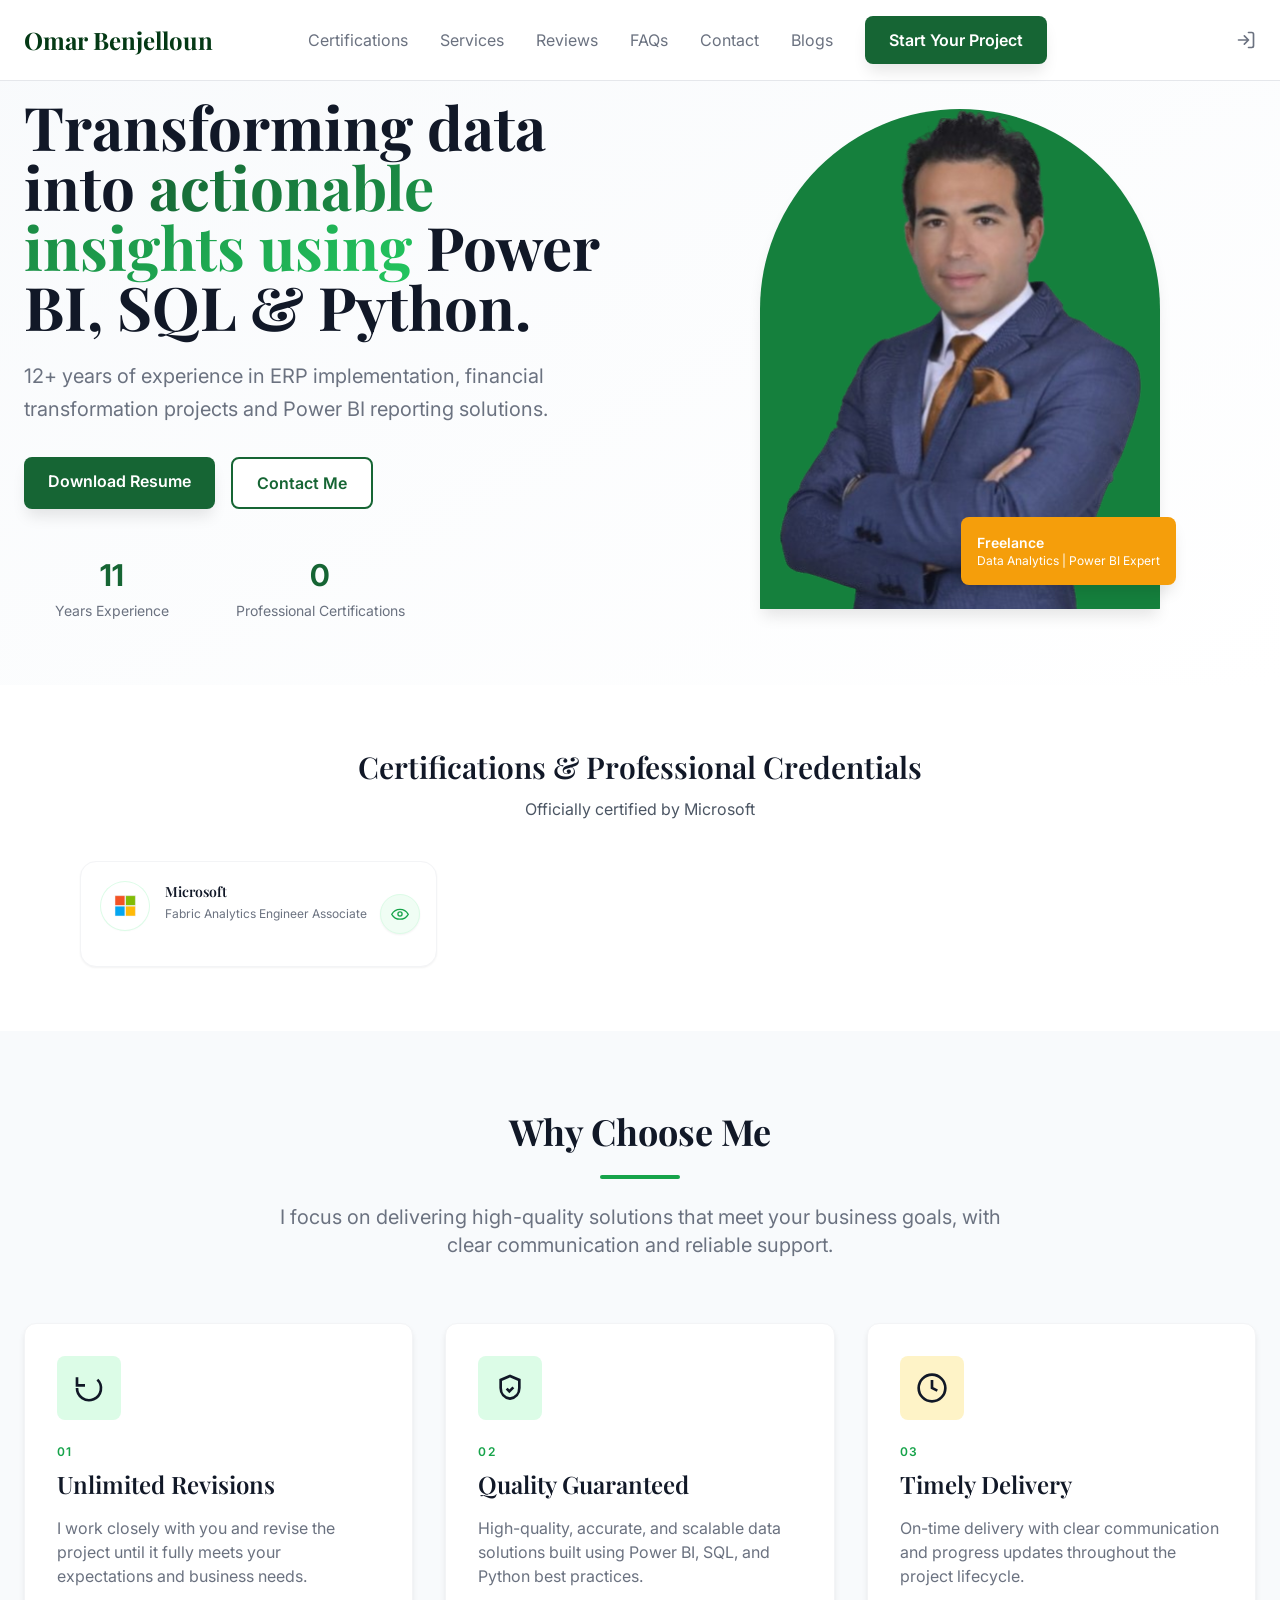
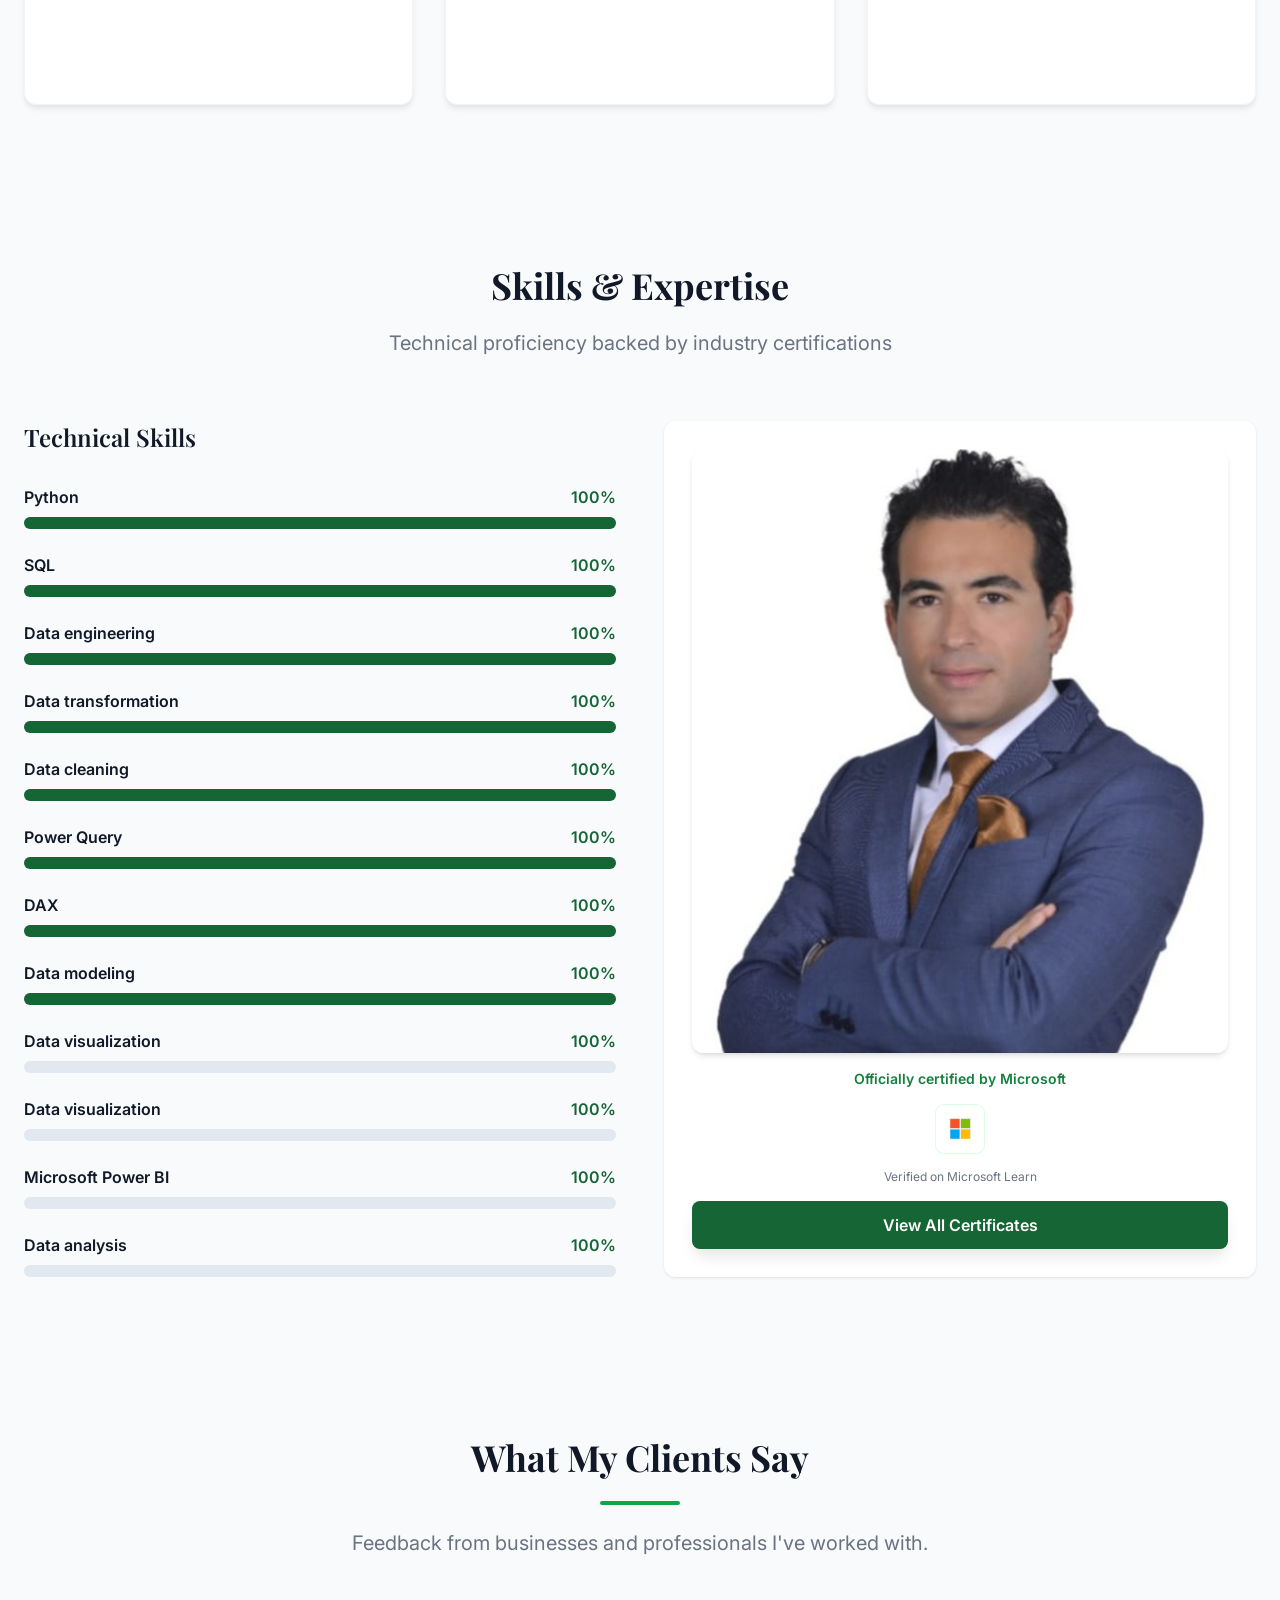
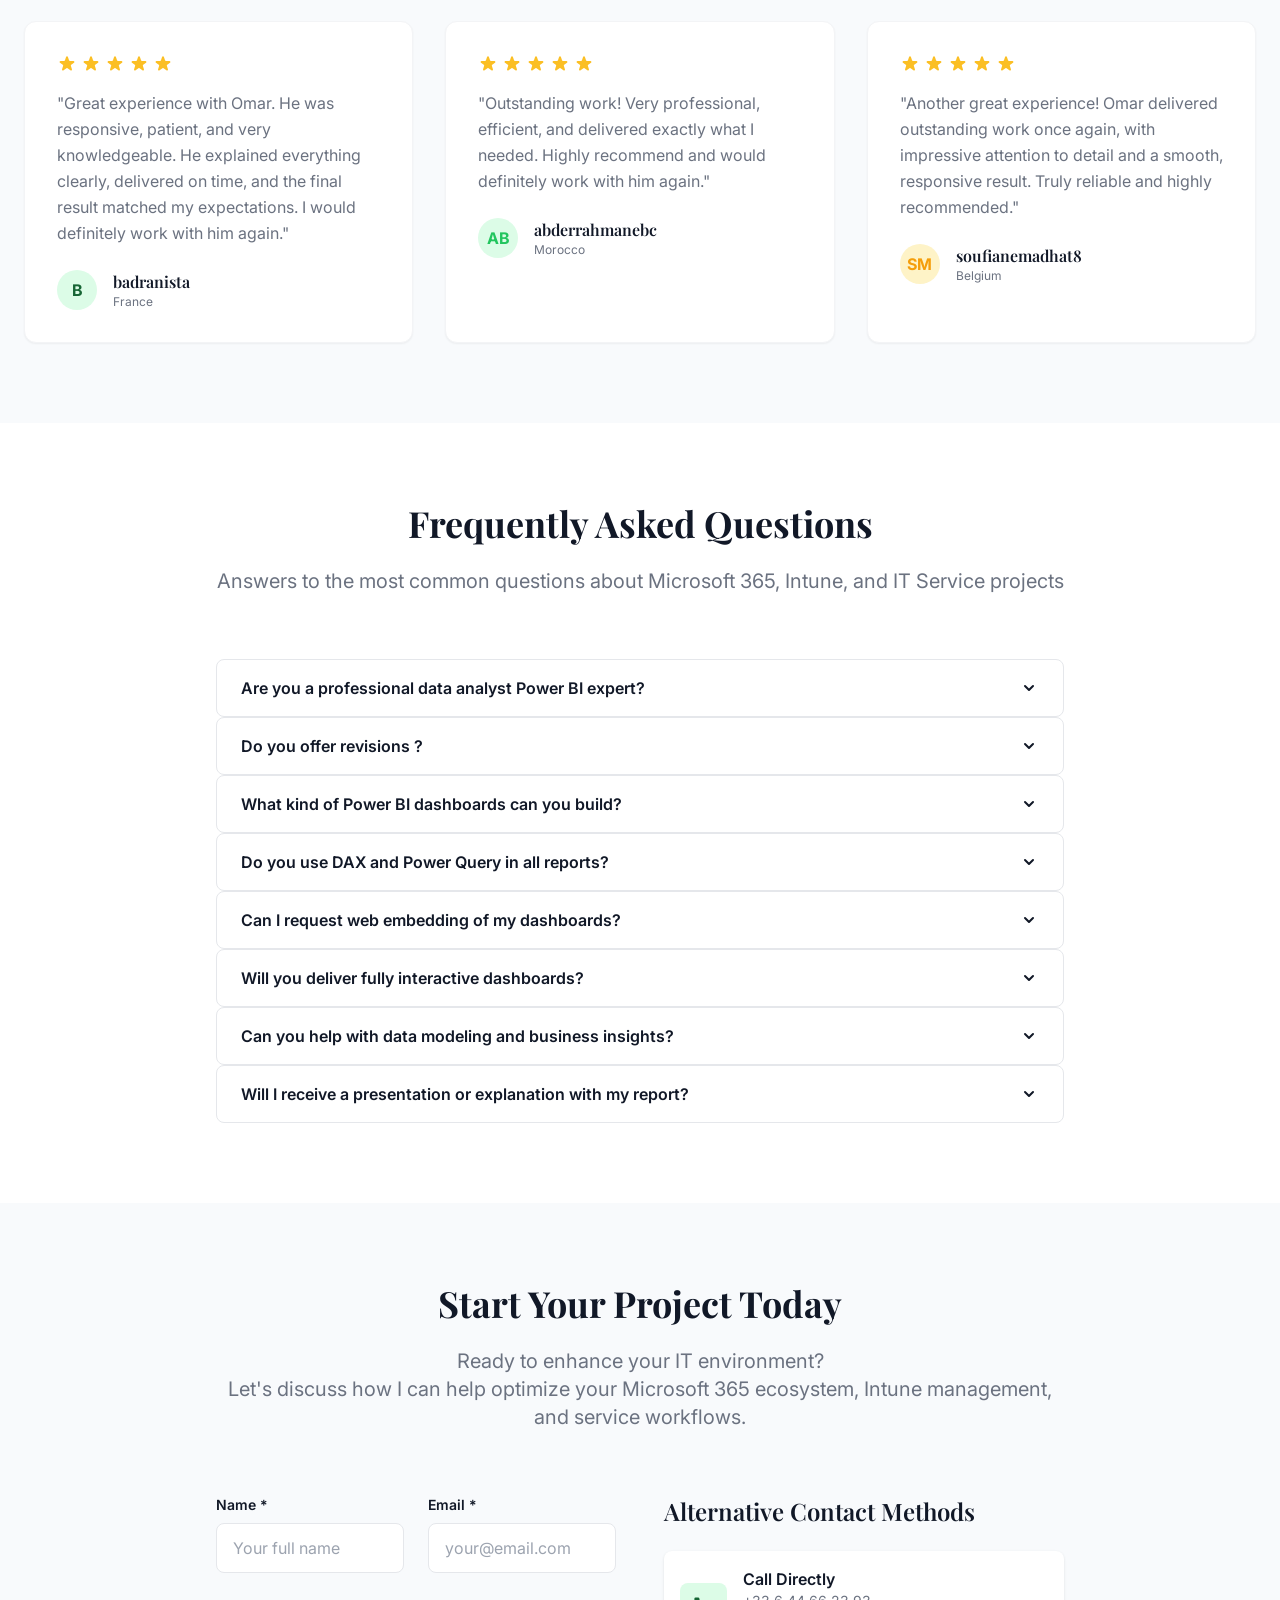
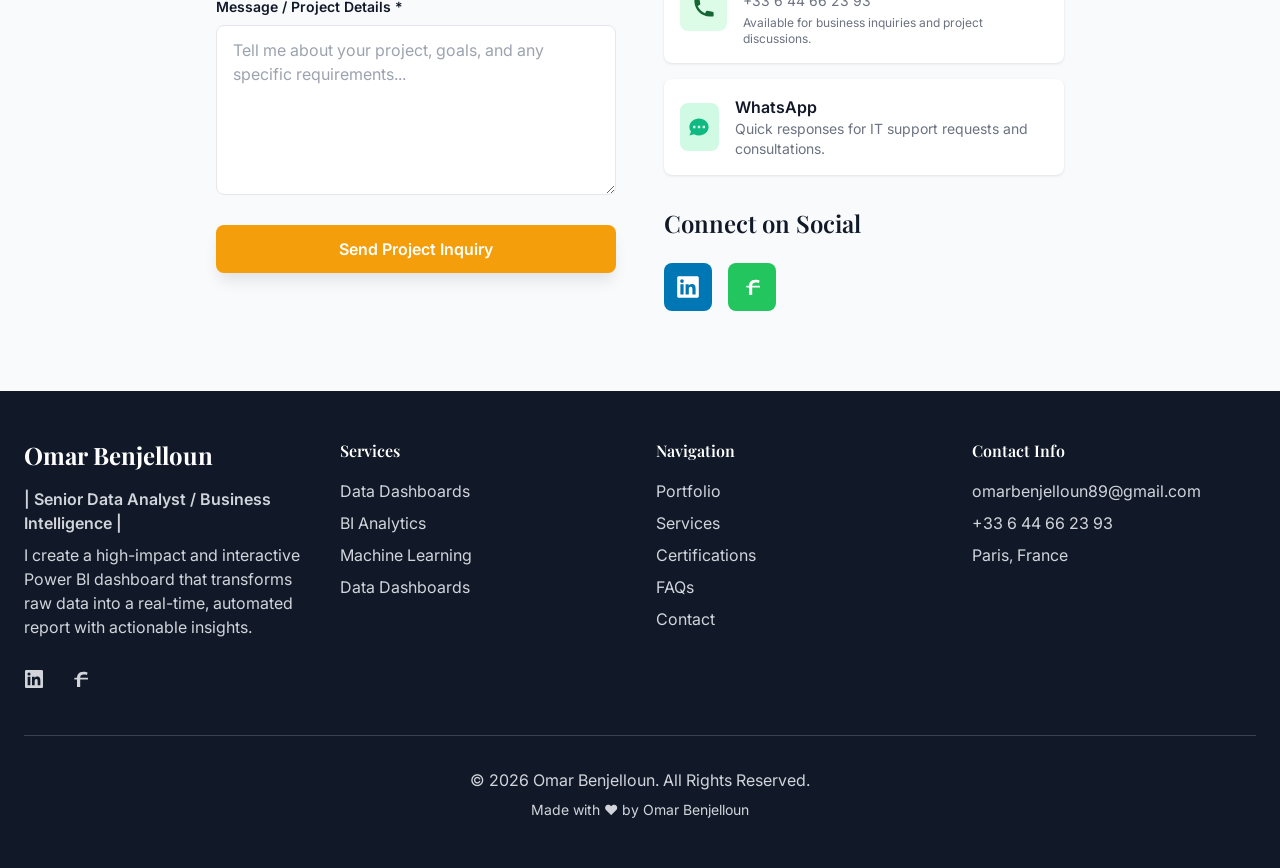
==== commit 7d10e946: "save" ====
--- a/index.html
+++ b/index.html
@@ -7,7 +7,7 @@
     <link rel="stylesheet" href="css/main.css" />
     <script>
         // Redirect to the main landing page
-        window.location.href = 'pages/creative_professional_portfolio_landing_page.html';
+        window.location.href = 'pages/index.html';
     </script>
   
   <script type="module" async src="https://static.rocket.new/rocket-web.js?_cfg=https%3A%2F%2Ffreelancer3070back.builtwithrocket.new&_be=https%3A%2F%2Fapplication.rocket.new&_v=0.1.9"></script>
--- a/css/main.css
+++ b/css/main.css
@@ -111,7 +111,7 @@
 }
 
 /*
-! tailwindcss v3.4.18 | MIT License | https://tailwindcss.com
+! tailwindcss v3.4.19 | MIT License | https://tailwindcss.com
 */
 
 /*
@@ -615,7 +615,7 @@
 .btn-primary{
   border-radius: 0.5rem;
   --tw-bg-opacity: 1;
-  background-color: rgb(30 58 138 / var(--tw-bg-opacity, 1));
+  background-color: rgb(22 101 52 / var(--tw-bg-opacity, 1));
   padding-top: 0.75rem;
   padding-bottom: 0.75rem;
   padding-left: 1.5rem;
@@ -633,7 +633,7 @@
   --tw-translate-y: -0.125rem;
   transform: translate(var(--tw-translate-x), var(--tw-translate-y)) rotate(var(--tw-rotate)) skewX(var(--tw-skew-x)) skewY(var(--tw-skew-y)) scaleX(var(--tw-scale-x)) scaleY(var(--tw-scale-y));
   --tw-bg-opacity: 1;
-  background-color: rgb(29 78 216 / var(--tw-bg-opacity, 1));
+  background-color: rgb(21 128 61 / var(--tw-bg-opacity, 1));
   box-shadow: 0 15px 25px -5px rgba(0, 0, 0, 0.15);
 }
 
@@ -702,7 +702,7 @@
   --tw-ring-shadow: var(--tw-ring-inset) 0 0 0 calc(2px + var(--tw-ring-offset-width)) var(--tw-ring-color);
   box-shadow: var(--tw-ring-offset-shadow), var(--tw-ring-shadow), var(--tw-shadow, 0 0 #0000);
   --tw-ring-opacity: 1;
-  --tw-ring-color: rgb(30 58 138 / var(--tw-ring-opacity, 1));
+  --tw-ring-color: rgb(22 101 52 / var(--tw-ring-opacity, 1));
 }
 
 .section-surface {
@@ -917,6 +917,10 @@
   height: 3rem;
 }
 
+.h-14{
+  height: 3.5rem;
+}
+
 .h-16{
   height: 4rem;
 }
@@ -983,6 +987,10 @@
 
 .w-12{
   width: 3rem;
+}
+
+.w-14{
+  width: 3.5rem;
 }
 
 .w-16{
@@ -1194,6 +1202,12 @@
   gap: 2rem;
 }
 
+.space-x-3 > :not([hidden]) ~ :not([hidden]){
+  --tw-space-x-reverse: 0;
+  margin-right: calc(0.75rem * var(--tw-space-x-reverse));
+  margin-left: calc(0.75rem * calc(1 - var(--tw-space-x-reverse)));
+}
+
 .space-x-4 > :not([hidden]) ~ :not([hidden]){
   --tw-space-x-reverse: 0;
   margin-right: calc(1rem * var(--tw-space-x-reverse));
@@ -1296,16 +1310,6 @@
   border-top-width: 1px;
 }
 
-.border-blue-100{
-  --tw-border-opacity: 1;
-  border-color: rgb(219 234 254 / var(--tw-border-opacity, 1));
-}
-
-.border-blue-600{
-  --tw-border-opacity: 1;
-  border-color: rgb(37 99 235 / var(--tw-border-opacity, 1));
-}
-
 .border-border{
   --tw-border-opacity: 1;
   border-color: rgb(229 231 235 / var(--tw-border-opacity, 1));
@@ -1321,9 +1325,24 @@
   border-color: rgb(55 65 81 / var(--tw-border-opacity, 1));
 }
 
+.border-green-100{
+  --tw-border-opacity: 1;
+  border-color: rgb(220 252 231 / var(--tw-border-opacity, 1));
+}
+
+.border-green-600{
+  --tw-border-opacity: 1;
+  border-color: rgb(22 163 74 / var(--tw-border-opacity, 1));
+}
+
 .border-primary{
   --tw-border-opacity: 1;
-  border-color: rgb(30 58 138 / var(--tw-border-opacity, 1));
+  border-color: rgb(22 101 52 / var(--tw-border-opacity, 1));
+}
+
+.bg-\[\#0077b5\]{
+  --tw-bg-opacity: 1;
+  background-color: rgb(0 119 181 / var(--tw-bg-opacity, 1));
 }
 
 .bg-\[\#F7F9FC\]{
@@ -1363,49 +1382,49 @@
   background-color: rgb(0 0 0 / 0.6);
 }
 
-.bg-blue-50{
-  --tw-bg-opacity: 1;
-  background-color: rgb(239 246 255 / var(--tw-bg-opacity, 1));
-}
-
-.bg-blue-500{
-  --tw-bg-opacity: 1;
-  background-color: rgb(59 130 246 / var(--tw-bg-opacity, 1));
-}
-
-.bg-blue-600{
-  --tw-bg-opacity: 1;
-  background-color: rgb(37 99 235 / var(--tw-bg-opacity, 1));
-}
-
-.bg-blue-700{
-  --tw-bg-opacity: 1;
-  background-color: rgb(29 78 216 / var(--tw-bg-opacity, 1));
-}
-
 .bg-gray-100{
   --tw-bg-opacity: 1;
   background-color: rgb(243 244 246 / var(--tw-bg-opacity, 1));
 }
 
+.bg-green-50{
+  --tw-bg-opacity: 1;
+  background-color: rgb(240 253 244 / var(--tw-bg-opacity, 1));
+}
+
+.bg-green-500{
+  --tw-bg-opacity: 1;
+  background-color: rgb(34 197 94 / var(--tw-bg-opacity, 1));
+}
+
+.bg-green-600{
+  --tw-bg-opacity: 1;
+  background-color: rgb(22 163 74 / var(--tw-bg-opacity, 1));
+}
+
+.bg-green-700{
+  --tw-bg-opacity: 1;
+  background-color: rgb(21 128 61 / var(--tw-bg-opacity, 1));
+}
+
 .bg-primary{
   --tw-bg-opacity: 1;
-  background-color: rgb(30 58 138 / var(--tw-bg-opacity, 1));
+  background-color: rgb(22 101 52 / var(--tw-bg-opacity, 1));
 }
 
 .bg-primary-100{
   --tw-bg-opacity: 1;
-  background-color: rgb(219 234 254 / var(--tw-bg-opacity, 1));
+  background-color: rgb(220 252 231 / var(--tw-bg-opacity, 1));
 }
 
 .bg-primary-50{
   --tw-bg-opacity: 1;
-  background-color: rgb(239 246 255 / var(--tw-bg-opacity, 1));
+  background-color: rgb(240 253 244 / var(--tw-bg-opacity, 1));
 }
 
 .bg-secondary-100{
   --tw-bg-opacity: 1;
-  background-color: rgb(219 234 254 / var(--tw-bg-opacity, 1));
+  background-color: rgb(220 252 231 / var(--tw-bg-opacity, 1));
 }
 
 .bg-success-100{
@@ -1431,6 +1450,11 @@
 .bg-surface-200{
   --tw-bg-opacity: 1;
   background-color: rgb(226 232 240 / var(--tw-bg-opacity, 1));
+}
+
+.bg-surface-50{
+  --tw-bg-opacity: 1;
+  background-color: rgb(248 250 252 / var(--tw-bg-opacity, 1));
 }
 
 .bg-text-primary{
@@ -1465,6 +1489,10 @@
   --tw-gradient-to: #fff var(--tw-gradient-to-position);
 }
 
+.fill-current{
+  fill: currentColor;
+}
+
 .object-contain{
   -o-object-fit: contain;
      object-fit: contain;
@@ -1660,14 +1688,14 @@
   color: rgb(245 158 11 / var(--tw-text-opacity, 1));
 }
 
-.text-blue-600{
-  --tw-text-opacity: 1;
-  color: rgb(37 99 235 / var(--tw-text-opacity, 1));
-}
-
-.text-blue-700{
-  --tw-text-opacity: 1;
-  color: rgb(29 78 216 / var(--tw-text-opacity, 1));
+.text-amber-400{
+  --tw-text-opacity: 1;
+  color: rgb(251 191 36 / var(--tw-text-opacity, 1));
+}
+
+.text-brand-500{
+  --tw-text-opacity: 1;
+  color: rgb(4 57 21 / var(--tw-text-opacity, 1));
 }
 
 .text-gray-300{
@@ -1695,6 +1723,16 @@
   color: rgb(17 24 39 / var(--tw-text-opacity, 1));
 }
 
+.text-green-600{
+  --tw-text-opacity: 1;
+  color: rgb(22 163 74 / var(--tw-text-opacity, 1));
+}
+
+.text-green-700{
+  --tw-text-opacity: 1;
+  color: rgb(21 128 61 / var(--tw-text-opacity, 1));
+}
+
 .text-orange-500{
   --tw-text-opacity: 1;
   color: rgb(249 115 22 / var(--tw-text-opacity, 1));
@@ -1702,7 +1740,12 @@
 
 .text-primary{
   --tw-text-opacity: 1;
-  color: rgb(30 58 138 / var(--tw-text-opacity, 1));
+  color: rgb(22 101 52 / var(--tw-text-opacity, 1));
+}
+
+.text-secondary{
+  --tw-text-opacity: 1;
+  color: rgb(34 197 94 / var(--tw-text-opacity, 1));
 }
 
 .text-slate-400{
@@ -1816,9 +1859,9 @@
   --tw-ring-color: rgb(209 250 229 / var(--tw-ring-opacity, 1));
 }
 
-.ring-sky-100{
+.ring-green-100{
   --tw-ring-opacity: 1;
-  --tw-ring-color: rgb(224 242 254 / var(--tw-ring-opacity, 1));
+  --tw-ring-color: rgb(220 252 231 / var(--tw-ring-opacity, 1));
 }
 
 .filter{
@@ -1877,6 +1920,10 @@
   transition-duration: 200ms;
 }
 
+.duration-250{
+  transition-duration: 250ms;
+}
+
 .duration-300{
   transition-duration: 300ms;
 }
@@ -1919,51 +1966,51 @@
 
 :root {
   /* Primary Colors */
-  --color-primary: #1E3A8A;
-  /* blue-800 - Professional authority */
-  --color-primary-50: #EFF6FF;
-  /* blue-50 */
-  --color-primary-100: #DBEAFE;
-  /* blue-100 */
-  --color-primary-200: #BFDBFE;
-  /* blue-200 */
-  --color-primary-300: #93C5FD;
-  /* blue-300 */
-  --color-primary-400: #60A5FA;
-  /* blue-400 */
-  --color-primary-500: #3B82F6;
-  /* blue-500 */
-  --color-primary-600: #2563EB;
-  /* blue-600 */
-  --color-primary-700: #1D4ED8;
-  /* blue-700 */
-  --color-primary-800: #1E3A8A;
-  /* blue-800 */
-  --color-primary-900: #1E40AF;
-  /* blue-900 */
+  --color-primary: #166534;
+  /* green-800 - Professional authority */
+  --color-primary-50: #F0FDF4;
+  /* green-50 */
+  --color-primary-100: #DCFCE7;
+  /* green-100 */
+  --color-primary-200: #BBF7D0;
+  /* green-200 */
+  --color-primary-300: #86EFAC;
+  /* green-300 */
+  --color-primary-400: #4ADE80;
+  /* green-400 */
+  --color-primary-500: #22C55E;
+  /* green-500 */
+  --color-primary-600: #16A34A;
+  /* green-600 */
+  --color-primary-700: #15803D;
+  /* green-700 */
+  --color-primary-800: #166534;
+  /* green-800 */
+  --color-primary-900: #14532D;
+  /* green-900 */
   /* Secondary Colors */
-  --color-secondary: #3B82F6;
-  /* blue-500 - Supporting hierarchy */
-  --color-secondary-50: #EFF6FF;
-  /* blue-50 */
-  --color-secondary-100: #DBEAFE;
-  /* blue-100 */
-  --color-secondary-200: #BFDBFE;
-  /* blue-200 */
-  --color-secondary-300: #93C5FD;
-  /* blue-300 */
-  --color-secondary-400: #60A5FA;
-  /* blue-400 */
-  --color-secondary-500: #3B82F6;
-  /* blue-500 */
-  --color-secondary-600: #2563EB;
-  /* blue-600 */
-  --color-secondary-700: #1D4ED8;
-  /* blue-700 */
-  --color-secondary-800: #1E3A8A;
-  /* blue-800 */
-  --color-secondary-900: #1E40AF;
-  /* blue-900 */
+  --color-secondary: #22C55E;
+  /* green-500 - Supporting hierarchy */
+  --color-secondary-50: #F0FDF4;
+  /* green-50 */
+  --color-secondary-100: #DCFCE7;
+  /* green-100 */
+  --color-secondary-200: #BBF7D0;
+  /* green-200 */
+  --color-secondary-300: #86EFAC;
+  /* green-300 */
+  --color-secondary-400: #4ADE80;
+  /* green-400 */
+  --color-secondary-500: #22C55E;
+  /* green-500 */
+  --color-secondary-600: #16A34A;
+  /* green-600 */
+  --color-secondary-700: #15803D;
+  /* green-700 */
+  --color-secondary-800: #166534;
+  /* green-800 */
+  --color-secondary-900: #14532D;
+  /* green-900 */
   /* Accent Colors */
   --color-accent: #F59E0B;
   /* amber-500 - Conversion moments */
@@ -2062,24 +2109,19 @@
   transform: translate(var(--tw-translate-x), var(--tw-translate-y)) rotate(var(--tw-rotate)) skewX(var(--tw-skew-x)) skewY(var(--tw-skew-y)) scaleX(var(--tw-scale-x)) scaleY(var(--tw-scale-y));
 }
 
-.hover\:border-blue-100:hover{
+.hover\:border-green-100:hover{
   --tw-border-opacity: 1;
-  border-color: rgb(219 234 254 / var(--tw-border-opacity, 1));
-}
-
-.hover\:border-blue-200:hover{
+  border-color: rgb(220 252 231 / var(--tw-border-opacity, 1));
+}
+
+.hover\:border-green-200:hover{
   --tw-border-opacity: 1;
-  border-color: rgb(191 219 254 / var(--tw-border-opacity, 1));
+  border-color: rgb(187 247 208 / var(--tw-border-opacity, 1));
 }
 
 .hover\:border-primary:hover{
   --tw-border-opacity: 1;
-  border-color: rgb(30 58 138 / var(--tw-border-opacity, 1));
-}
-
-.hover\:bg-blue-100:hover{
-  --tw-bg-opacity: 1;
-  background-color: rgb(219 234 254 / var(--tw-bg-opacity, 1));
+  border-color: rgb(22 101 52 / var(--tw-border-opacity, 1));
 }
 
 .hover\:bg-gray-200:hover{
@@ -2087,19 +2129,29 @@
   background-color: rgb(229 231 235 / var(--tw-bg-opacity, 1));
 }
 
+.hover\:bg-green-100:hover{
+  --tw-bg-opacity: 1;
+  background-color: rgb(220 252 231 / var(--tw-bg-opacity, 1));
+}
+
+.hover\:bg-green-600:hover{
+  --tw-bg-opacity: 1;
+  background-color: rgb(22 163 74 / var(--tw-bg-opacity, 1));
+}
+
 .hover\:bg-primary:hover{
   --tw-bg-opacity: 1;
-  background-color: rgb(30 58 138 / var(--tw-bg-opacity, 1));
+  background-color: rgb(22 101 52 / var(--tw-bg-opacity, 1));
 }
 
 .hover\:bg-primary-600:hover{
   --tw-bg-opacity: 1;
-  background-color: rgb(37 99 235 / var(--tw-bg-opacity, 1));
+  background-color: rgb(22 163 74 / var(--tw-bg-opacity, 1));
 }
 
 .hover\:bg-primary-700:hover{
   --tw-bg-opacity: 1;
-  background-color: rgb(29 78 216 / var(--tw-bg-opacity, 1));
+  background-color: rgb(21 128 61 / var(--tw-bg-opacity, 1));
 }
 
 .hover\:bg-surface-50:hover{
@@ -2107,24 +2159,24 @@
   background-color: rgb(248 250 252 / var(--tw-bg-opacity, 1));
 }
 
-.hover\:text-blue-700:hover{
-  --tw-text-opacity: 1;
-  color: rgb(29 78 216 / var(--tw-text-opacity, 1));
-}
-
 .hover\:text-gray-700:hover{
   --tw-text-opacity: 1;
   color: rgb(55 65 81 / var(--tw-text-opacity, 1));
 }
 
+.hover\:text-green-700:hover{
+  --tw-text-opacity: 1;
+  color: rgb(21 128 61 / var(--tw-text-opacity, 1));
+}
+
 .hover\:text-primary:hover{
   --tw-text-opacity: 1;
-  color: rgb(30 58 138 / var(--tw-text-opacity, 1));
+  color: rgb(22 101 52 / var(--tw-text-opacity, 1));
 }
 
 .hover\:text-primary-700:hover{
   --tw-text-opacity: 1;
-  color: rgb(29 78 216 / var(--tw-text-opacity, 1));
+  color: rgb(21 128 61 / var(--tw-text-opacity, 1));
 }
 
 .hover\:text-slate-800:hover{
@@ -2191,18 +2243,18 @@
   --tw-ring-color: rgb(245 158 11 / 0.5);
 }
 
-.focus\:ring-blue-300:focus{
+.focus\:ring-green-300:focus{
   --tw-ring-opacity: 1;
-  --tw-ring-color: rgb(147 197 253 / var(--tw-ring-opacity, 1));
+  --tw-ring-color: rgb(134 239 172 / var(--tw-ring-opacity, 1));
 }
 
 .focus\:ring-primary:focus{
   --tw-ring-opacity: 1;
-  --tw-ring-color: rgb(30 58 138 / var(--tw-ring-opacity, 1));
+  --tw-ring-color: rgb(22 101 52 / var(--tw-ring-opacity, 1));
 }
 
 .focus\:ring-primary\/50:focus{
-  --tw-ring-color: rgb(30 58 138 / 0.5);
+  --tw-ring-color: rgb(22 101 52 / 0.5);
 }
 
 .focus\:ring-offset-2:focus{
@@ -2227,12 +2279,12 @@
 
 .group:hover .group-hover\:bg-primary{
   --tw-bg-opacity: 1;
-  background-color: rgb(30 58 138 / var(--tw-bg-opacity, 1));
+  background-color: rgb(22 101 52 / var(--tw-bg-opacity, 1));
 }
 
 .group:hover .group-hover\:bg-secondary{
   --tw-bg-opacity: 1;
-  background-color: rgb(59 130 246 / var(--tw-bg-opacity, 1));
+  background-color: rgb(34 197 94 / var(--tw-bg-opacity, 1));
 }
 
 .group:hover .group-hover\:text-white{
